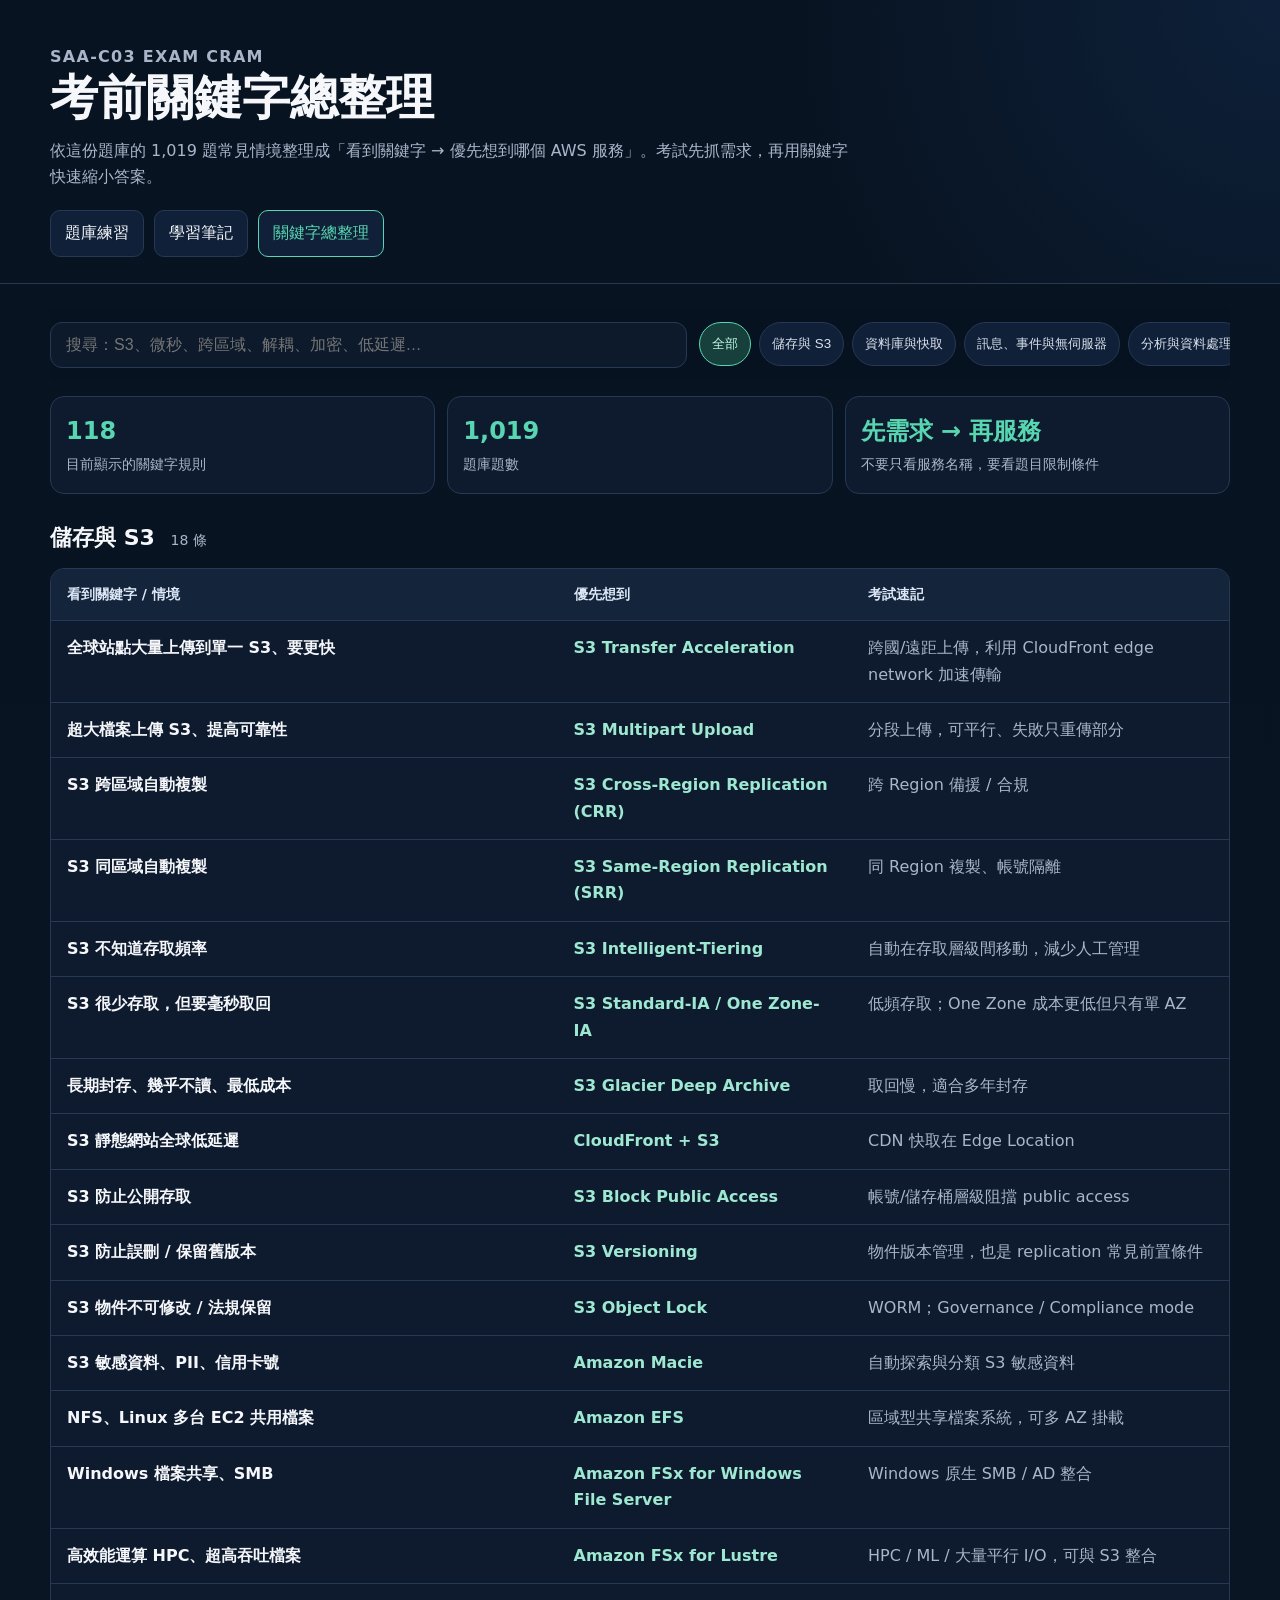
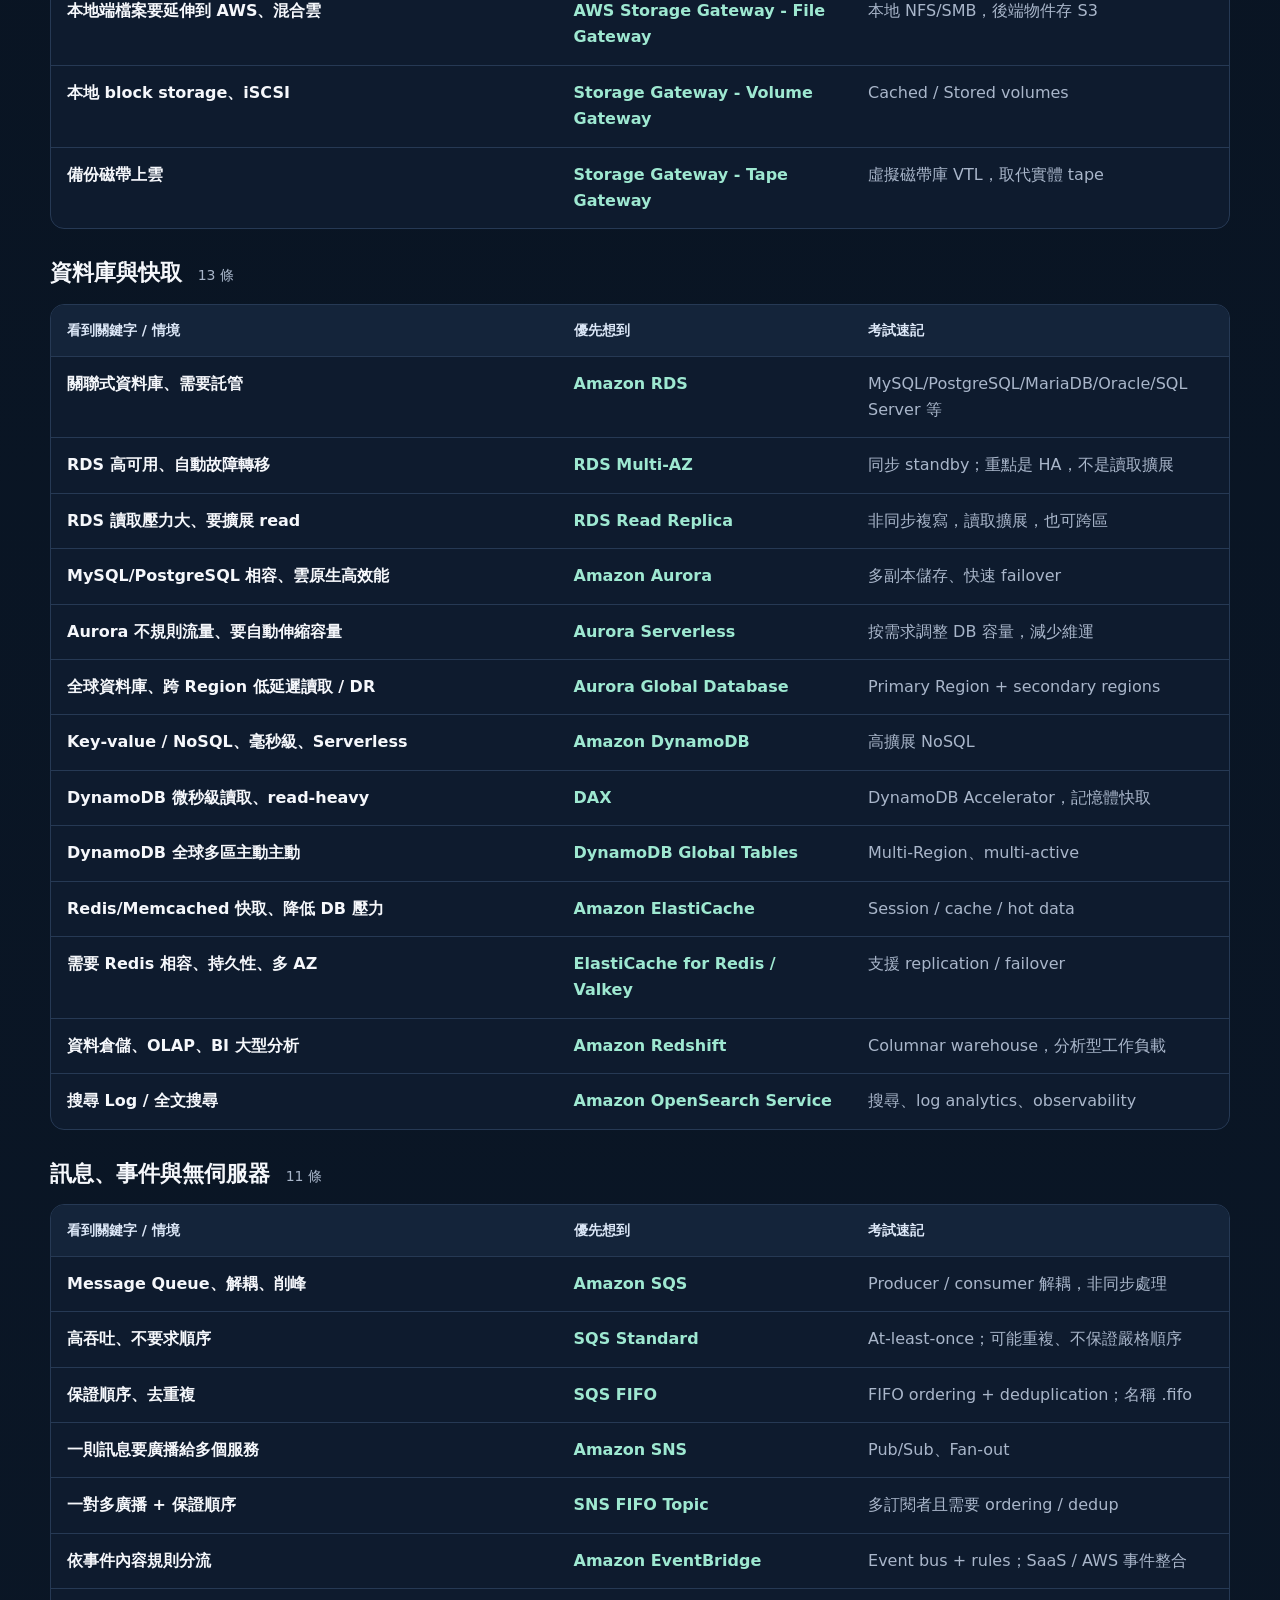
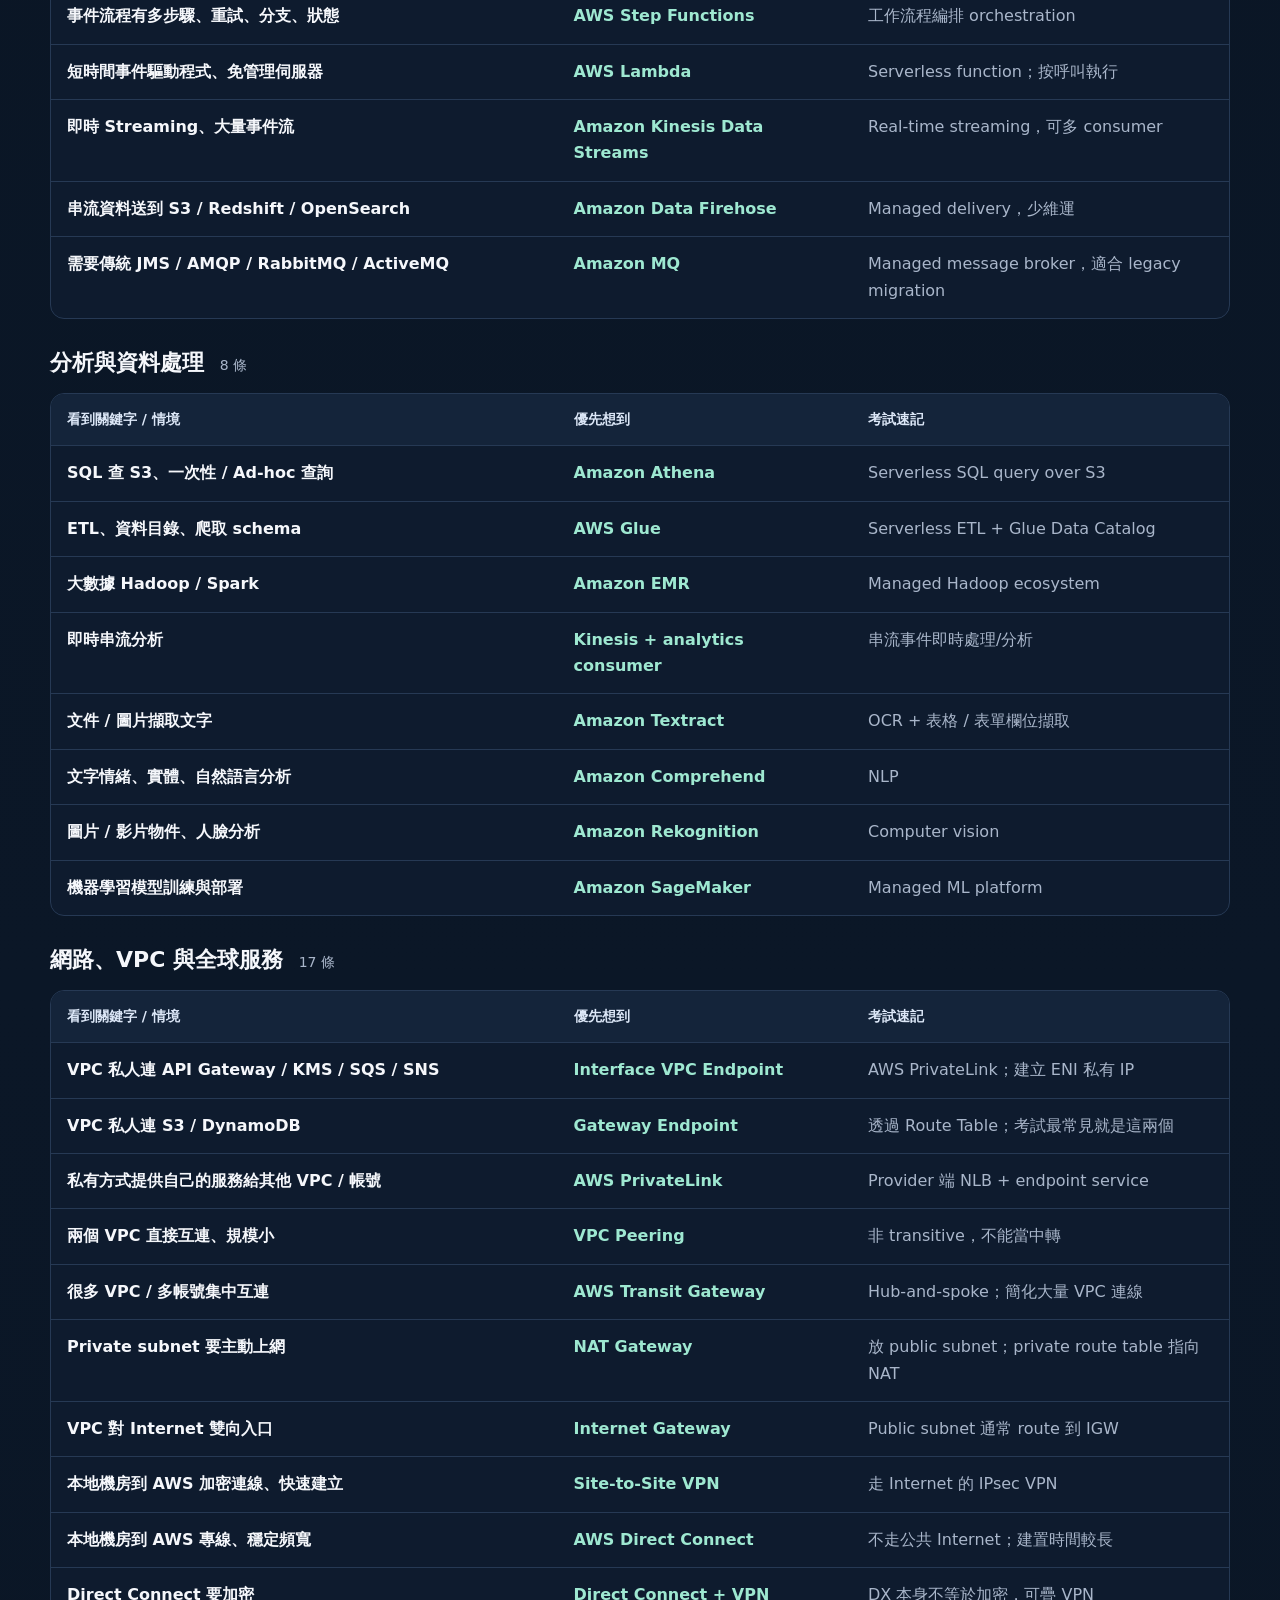
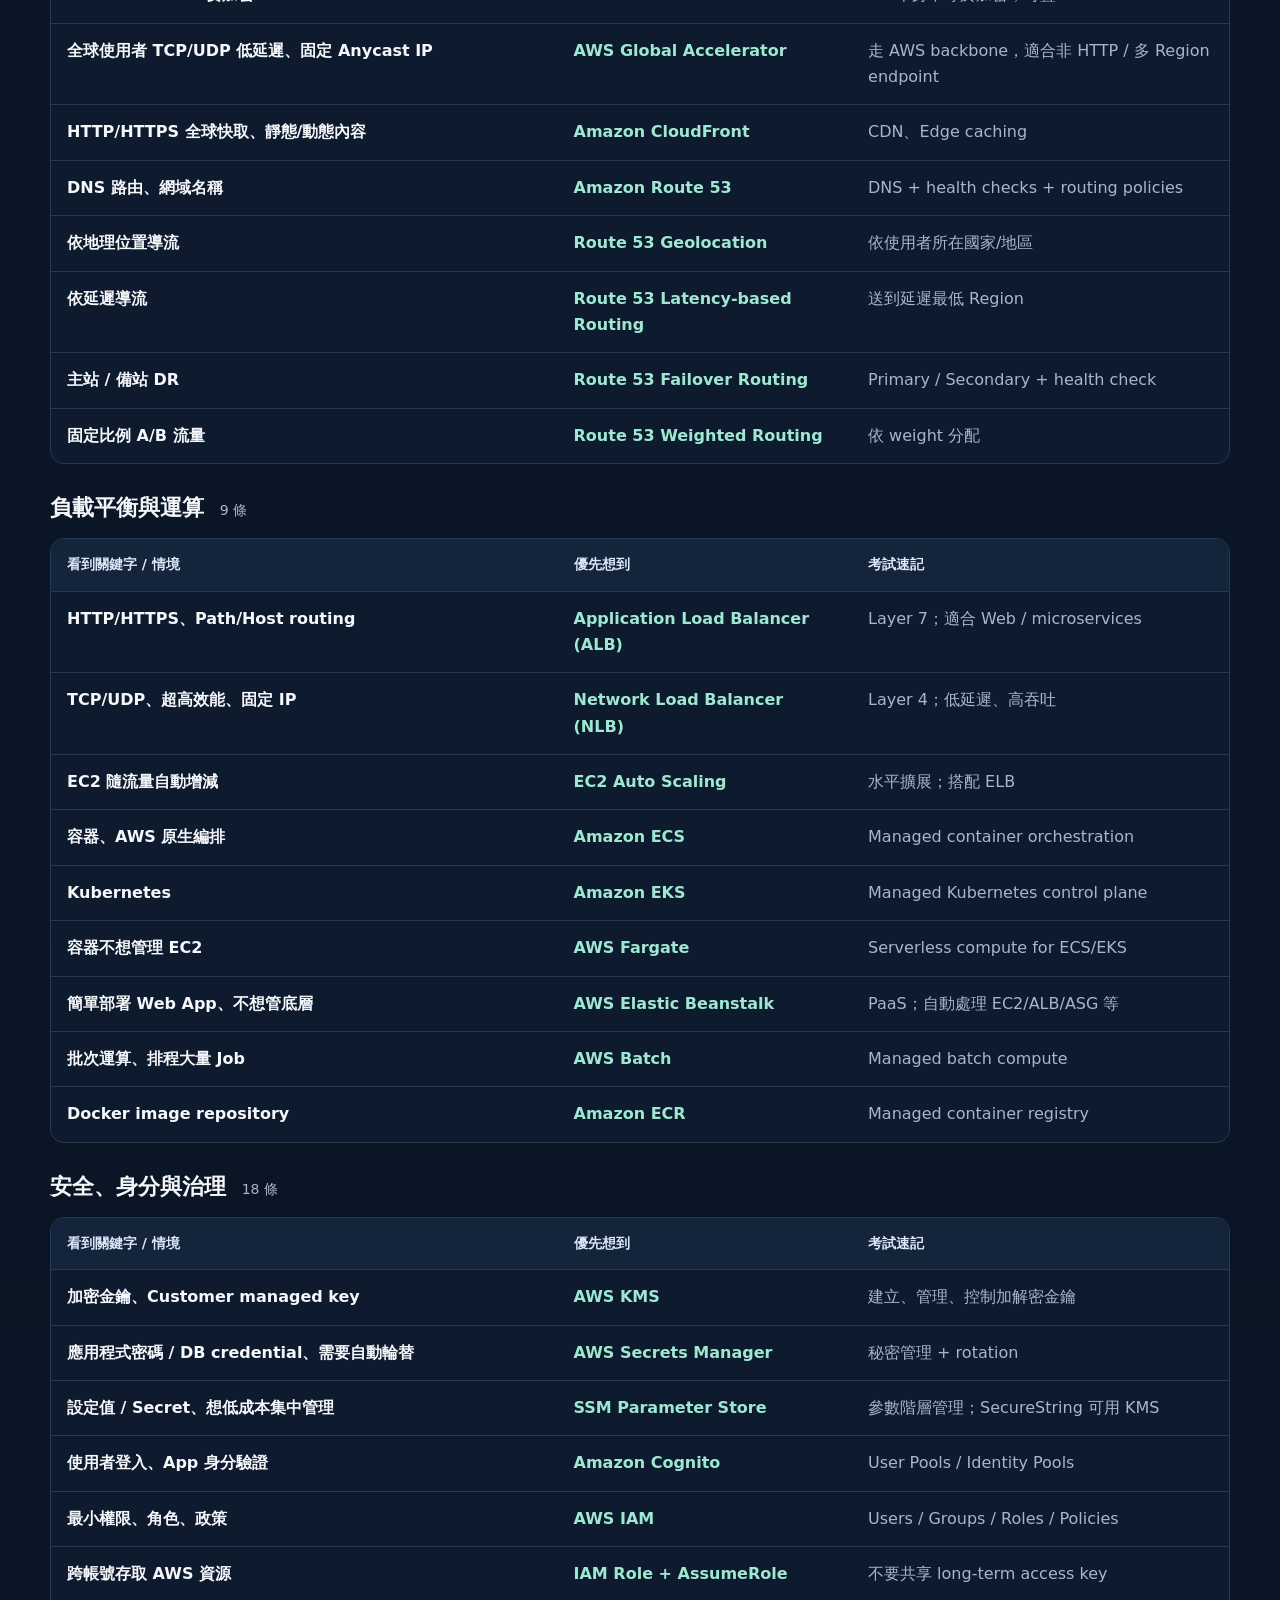
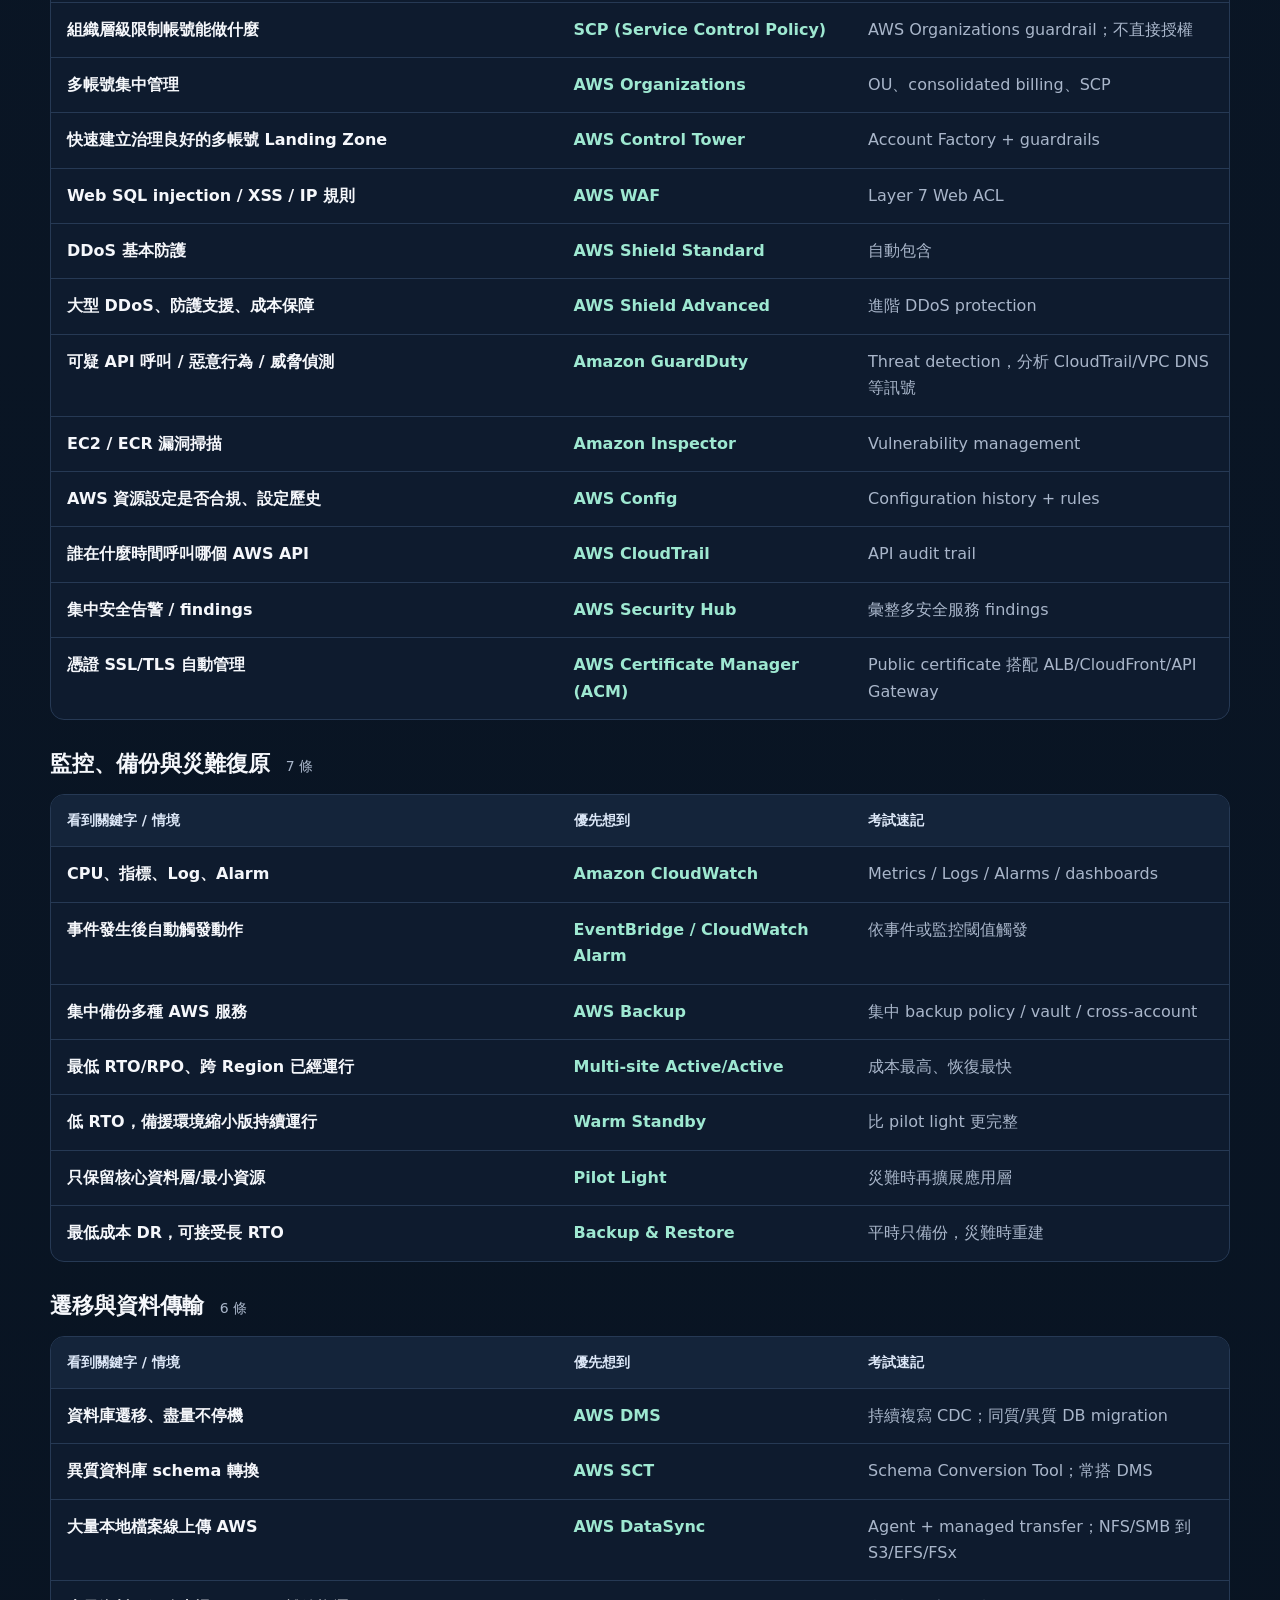
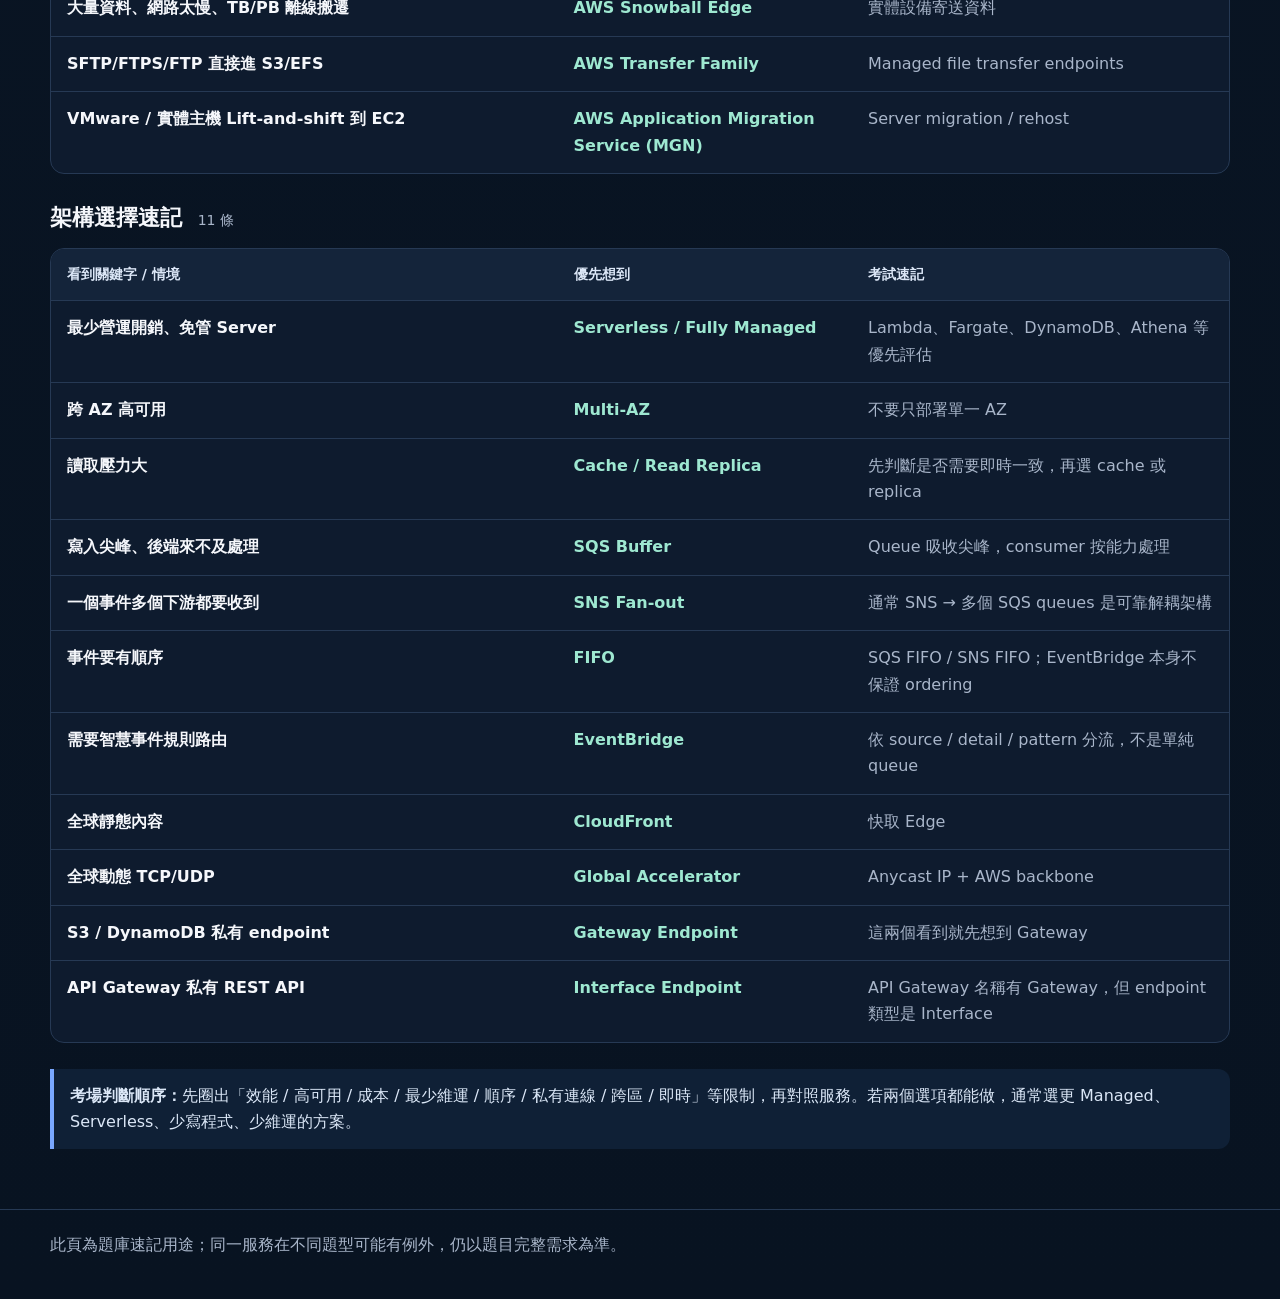
==== keywords.html @ 1c3ad701 "Add files via upload" ====
<!doctype html>
<html lang="zh-Hant">
<head>
  <meta charset="utf-8" />
  <meta name="viewport" content="width=device-width, initial-scale=1" />
  <title>AWS SAA 考前關鍵字總整理</title>
  <style>
    :root{--bg:#07111f;--panel:#0e1b2e;--panel2:#13233a;--text:#f5f7fb;--muted:#a9b6ca;--line:#263954;--accent:#58d6b1;--accent2:#79a7ff;--warn:#ffd166}
    *{box-sizing:border-box} body{margin:0;font-family:system-ui,-apple-system,"Segoe UI","Noto Sans TC",sans-serif;background:linear-gradient(180deg,#081321,#0b1727 45%,#081321);color:var(--text);line-height:1.65}
    a{color:inherit}.wrap{width:min(1180px,94vw);margin:auto}.hero{padding:44px 0 26px;border-bottom:1px solid var(--line);background:radial-gradient(circle at top right,#183b6a55,transparent 38%)}
    .eyebrow{color:var(--accent);font-weight:800;letter-spacing:.08em;margin:0 0 6px}.hero h1{font-size:clamp(30px,5vw,48px);line-height:1.15;margin:0 0 12px}.hero p{color:var(--muted);max-width:800px;margin:0}
    nav{display:flex;gap:10px;flex-wrap:wrap;margin-top:20px}.navbtn{display:inline-block;text-decoration:none;padding:9px 14px;border:1px solid var(--line);border-radius:10px;background:#102039}.navbtn.active{border-color:var(--accent);color:var(--accent)}
    main{padding:24px 0 60px}.toolbar{position:sticky;top:0;z-index:5;background:#081321ee;backdrop-filter:blur(10px);padding:14px 0 12px;margin-bottom:16px}
    .toolbar-inner{display:grid;grid-template-columns:1.2fr 1fr;gap:12px}.search{width:100%;padding:13px 15px;border-radius:12px;border:1px solid var(--line);background:#0d1a2c;color:white;font-size:16px}.chips{display:flex;gap:8px;overflow:auto;padding-bottom:2px}.chip{white-space:nowrap;border:1px solid var(--line);background:#102039;color:#d8e0ec;border-radius:999px;padding:9px 12px;cursor:pointer}.chip.active{background:#173f3b;border-color:var(--accent);color:#bff7e7}
    .summary{display:grid;grid-template-columns:repeat(3,1fr);gap:12px;margin:0 0 18px}.stat{background:var(--panel);border:1px solid var(--line);border-radius:14px;padding:15px}.stat strong{display:block;font-size:24px;color:var(--accent)}.stat span{color:var(--muted);font-size:14px}
    .section{margin:26px 0}.section h2{margin:0 0 12px;font-size:22px}.section h2 span{font-size:14px;color:var(--muted);font-weight:500;margin-left:8px}
    .table-wrap{overflow:auto;border:1px solid var(--line);border-radius:14px;background:var(--panel)}table{width:100%;border-collapse:collapse;min-width:760px}th,td{padding:14px 16px;border-bottom:1px solid var(--line);vertical-align:top}th{position:sticky;top:0;background:#14243a;text-align:left;color:#dce7f7;font-size:14px}tr:last-child td{border-bottom:0}tr:hover td{background:#12233a}
    td:nth-child(1){width:43%;font-weight:700}td:nth-child(2){width:25%;color:#9ee8d1;font-weight:800}td:nth-child(3){color:var(--muted)}
    .tag{display:inline-block;font-size:12px;padding:2px 7px;border:1px solid #3c5373;border-radius:999px;color:#b7c7dc;margin-right:6px}.gold{color:var(--warn)}
    .tip{border-left:4px solid var(--accent2);background:#0f2036;border-radius:0 12px 12px 0;padding:14px 16px;color:#dbe7f7;margin-top:18px}.hidden{display:none!important}
    footer{border-top:1px solid var(--line);padding:22px 0 40px;color:var(--muted)}
    @media(max-width:780px){.toolbar-inner{grid-template-columns:1fr}.summary{grid-template-columns:1fr 1fr}.summary .stat:last-child{grid-column:1/-1}.hero{padding-top:30px}}
  </style>
</head>
<body>
<header class="hero"><div class="wrap">
  <p class="eyebrow">SAA-C03 EXAM CRAM</p>
  <h1>考前關鍵字總整理</h1>
  <p>依這份題庫的 1,019 題常見情境整理成「看到關鍵字 → 優先想到哪個 AWS 服務」。考試先抓需求，再用關鍵字快速縮小答案。</p>
  <nav><a class="navbtn" href="index.html">題庫練習</a><a class="navbtn" href="study.html">學習筆記</a><a class="navbtn active" href="keywords.html">關鍵字總整理</a></nav>
</div></header>
<main class="wrap">
  <div class="toolbar"><div class="toolbar-inner">
    <input id="search" class="search" type="search" placeholder="搜尋：S3、微秒、跨區域、解耦、加密、低延遲…">
    <div class="chips" id="chips"></div>
  </div></div>
  <div class="summary"><div class="stat"><strong id="visibleCount">0</strong><span>目前顯示的關鍵字規則</span></div><div class="stat"><strong>1,019</strong><span>題庫題數</span></div><div class="stat"><strong>先需求 → 再服務</strong><span>不要只看服務名稱，要看題目限制條件</span></div></div>
  <div id="sections"></div>
  <div class="tip"><b>考場判斷順序：</b>先圈出「效能 / 高可用 / 成本 / 最少維運 / 順序 / 私有連線 / 跨區 / 即時」等限制，再對照服務。若兩個選項都能做，通常選更 Managed、Serverless、少寫程式、少維運的方案。</div>
</main>
<footer><div class="wrap">此頁為題庫速記用途；同一服務在不同題型可能有例外，仍以題目完整需求為準。</div></footer>
<script>
const groups = [
{cat:'儲存與 S3',rows:[
['全球站點大量上傳到單一 S3、要更快','S3 Transfer Acceleration','跨國/遠距上傳，利用 CloudFront edge network 加速傳輸'],
['超大檔案上傳 S3、提高可靠性','S3 Multipart Upload','分段上傳，可平行、失敗只重傳部分'],
['S3 跨區域自動複製','S3 Cross-Region Replication (CRR)','跨 Region 備援 / 合規'],
['S3 同區域自動複製','S3 Same-Region Replication (SRR)','同 Region 複製、帳號隔離'],
['S3 不知道存取頻率','S3 Intelligent-Tiering','自動在存取層級間移動，減少人工管理'],
['S3 很少存取，但要毫秒取回','S3 Standard-IA / One Zone-IA','低頻存取；One Zone 成本更低但只有單 AZ'],
['長期封存、幾乎不讀、最低成本','S3 Glacier Deep Archive','取回慢，適合多年封存'],
['S3 靜態網站全球低延遲','CloudFront + S3','CDN 快取在 Edge Location'],
['S3 防止公開存取','S3 Block Public Access','帳號/儲存桶層級阻擋 public access'],
['S3 防止誤刪 / 保留舊版本','S3 Versioning','物件版本管理，也是 replication 常見前置條件'],
['S3 物件不可修改 / 法規保留','S3 Object Lock','WORM；Governance / Compliance mode'],
['S3 敏感資料、PII、信用卡號','Amazon Macie','自動探索與分類 S3 敏感資料'],
['NFS、Linux 多台 EC2 共用檔案','Amazon EFS','區域型共享檔案系統，可多 AZ 掛載'],
['Windows 檔案共享、SMB','Amazon FSx for Windows File Server','Windows 原生 SMB / AD 整合'],
['高效能運算 HPC、超高吞吐檔案','Amazon FSx for Lustre','HPC / ML / 大量平行 I/O，可與 S3 整合'],
['本地端檔案要延伸到 AWS、混合雲','AWS Storage Gateway - File Gateway','本地 NFS/SMB，後端物件存 S3'],
['本地 block storage、iSCSI','Storage Gateway - Volume Gateway','Cached / Stored volumes'],
['備份磁帶上雲','Storage Gateway - Tape Gateway','虛擬磁帶庫 VTL，取代實體 tape']
]},
{cat:'資料庫與快取',rows:[
['關聯式資料庫、需要託管','Amazon RDS','MySQL/PostgreSQL/MariaDB/Oracle/SQL Server 等'],
['RDS 高可用、自動故障轉移','RDS Multi-AZ','同步 standby；重點是 HA，不是讀取擴展'],
['RDS 讀取壓力大、要擴展 read','RDS Read Replica','非同步複寫，讀取擴展，也可跨區'],
['MySQL/PostgreSQL 相容、雲原生高效能','Amazon Aurora','多副本儲存、快速 failover'],
['Aurora 不規則流量、要自動伸縮容量','Aurora Serverless','按需求調整 DB 容量，減少維運'],
['全球資料庫、跨 Region 低延遲讀取 / DR','Aurora Global Database','Primary Region + secondary regions'],
['Key-value / NoSQL、毫秒級、Serverless','Amazon DynamoDB','高擴展 NoSQL'],
['DynamoDB 微秒級讀取、read-heavy','DAX','DynamoDB Accelerator，記憶體快取'],
['DynamoDB 全球多區主動主動','DynamoDB Global Tables','Multi-Region、multi-active'],
['Redis/Memcached 快取、降低 DB 壓力','Amazon ElastiCache','Session / cache / hot data'],
['需要 Redis 相容、持久性、多 AZ','ElastiCache for Redis / Valkey','支援 replication / failover'],
['資料倉儲、OLAP、BI 大型分析','Amazon Redshift','Columnar warehouse，分析型工作負載'],
['搜尋 Log / 全文搜尋','Amazon OpenSearch Service','搜尋、log analytics、observability']
]},
{cat:'訊息、事件與無伺服器',rows:[
['Message Queue、解耦、削峰','Amazon SQS','Producer / consumer 解耦，非同步處理'],
['高吞吐、不要求順序','SQS Standard','At-least-once；可能重複、不保證嚴格順序'],
['保證順序、去重複','SQS FIFO','FIFO ordering + deduplication；名稱 .fifo'],
['一則訊息要廣播給多個服務','Amazon SNS','Pub/Sub、Fan-out'],
['一對多廣播 + 保證順序','SNS FIFO Topic','多訂閱者且需要 ordering / dedup'],
['依事件內容規則分流','Amazon EventBridge','Event bus + rules；SaaS / AWS 事件整合'],
['事件流程有多步驟、重試、分支、狀態','AWS Step Functions','工作流程編排 orchestration'],
['短時間事件驅動程式、免管理伺服器','AWS Lambda','Serverless function；按呼叫執行'],
['即時 Streaming、大量事件流','Amazon Kinesis Data Streams','Real-time streaming，可多 consumer'],
['串流資料送到 S3 / Redshift / OpenSearch','Amazon Data Firehose','Managed delivery，少維運'],
['需要傳統 JMS / AMQP / RabbitMQ / ActiveMQ','Amazon MQ','Managed message broker，適合 legacy migration']
]},
{cat:'分析與資料處理',rows:[
['SQL 查 S3、一次性 / Ad-hoc 查詢','Amazon Athena','Serverless SQL query over S3'],
['ETL、資料目錄、爬取 schema','AWS Glue','Serverless ETL + Glue Data Catalog'],
['大數據 Hadoop / Spark','Amazon EMR','Managed Hadoop ecosystem'],
['即時串流分析','Kinesis + analytics consumer','串流事件即時處理/分析'],
['文件 / 圖片擷取文字','Amazon Textract','OCR + 表格 / 表單欄位擷取'],
['文字情緒、實體、自然語言分析','Amazon Comprehend','NLP'],
['圖片 / 影片物件、人臉分析','Amazon Rekognition','Computer vision'],
['機器學習模型訓練與部署','Amazon SageMaker','Managed ML platform']
]},
{cat:'網路、VPC 與全球服務',rows:[
['VPC 私人連 API Gateway / KMS / SQS / SNS','Interface VPC Endpoint','AWS PrivateLink；建立 ENI 私有 IP'],
['VPC 私人連 S3 / DynamoDB','Gateway Endpoint','透過 Route Table；考試最常見就是這兩個'],
['私有方式提供自己的服務給其他 VPC / 帳號','AWS PrivateLink','Provider 端 NLB + endpoint service'],
['兩個 VPC 直接互連、規模小','VPC Peering','非 transitive，不能當中轉'],
['很多 VPC / 多帳號集中互連','AWS Transit Gateway','Hub-and-spoke；簡化大量 VPC 連線'],
['Private subnet 要主動上網','NAT Gateway','放 public subnet；private route table 指向 NAT'],
['VPC 對 Internet 雙向入口','Internet Gateway','Public subnet 通常 route 到 IGW'],
['本地機房到 AWS 加密連線、快速建立','Site-to-Site VPN','走 Internet 的 IPsec VPN'],
['本地機房到 AWS 專線、穩定頻寬','AWS Direct Connect','不走公共 Internet；建置時間較長'],
['Direct Connect 要加密','Direct Connect + VPN','DX 本身不等於加密，可疊 VPN'],
['全球使用者 TCP/UDP 低延遲、固定 Anycast IP','AWS Global Accelerator','走 AWS backbone，適合非 HTTP / 多 Region endpoint'],
['HTTP/HTTPS 全球快取、靜態/動態內容','Amazon CloudFront','CDN、Edge caching'],
['DNS 路由、網域名稱','Amazon Route 53','DNS + health checks + routing policies'],
['依地理位置導流','Route 53 Geolocation','依使用者所在國家/地區'],
['依延遲導流','Route 53 Latency-based Routing','送到延遲最低 Region'],
['主站 / 備站 DR','Route 53 Failover Routing','Primary / Secondary + health check'],
['固定比例 A/B 流量','Route 53 Weighted Routing','依 weight 分配']
]},
{cat:'負載平衡與運算',rows:[
['HTTP/HTTPS、Path/Host routing','Application Load Balancer (ALB)','Layer 7；適合 Web / microservices'],
['TCP/UDP、超高效能、固定 IP','Network Load Balancer (NLB)','Layer 4；低延遲、高吞吐'],
['EC2 隨流量自動增減','EC2 Auto Scaling','水平擴展；搭配 ELB'],
['容器、AWS 原生編排','Amazon ECS','Managed container orchestration'],
['Kubernetes','Amazon EKS','Managed Kubernetes control plane'],
['容器不想管理 EC2','AWS Fargate','Serverless compute for ECS/EKS'],
['簡單部署 Web App、不想管底層','AWS Elastic Beanstalk','PaaS；自動處理 EC2/ALB/ASG 等'],
['批次運算、排程大量 Job','AWS Batch','Managed batch compute'],
['Docker image repository','Amazon ECR','Managed container registry']
]},
{cat:'安全、身分與治理',rows:[
['加密金鑰、Customer managed key','AWS KMS','建立、管理、控制加解密金鑰'],
['應用程式密碼 / DB credential、需要自動輪替','AWS Secrets Manager','秘密管理 + rotation'],
['設定值 / Secret、想低成本集中管理','SSM Parameter Store','參數階層管理；SecureString 可用 KMS'],
['使用者登入、App 身分驗證','Amazon Cognito','User Pools / Identity Pools'],
['最小權限、角色、政策','AWS IAM','Users / Groups / Roles / Policies'],
['跨帳號存取 AWS 資源','IAM Role + AssumeRole','不要共享 long-term access key'],
['組織層級限制帳號能做什麼','SCP (Service Control Policy)','AWS Organizations guardrail；不直接授權'],
['多帳號集中管理','AWS Organizations','OU、consolidated billing、SCP'],
['快速建立治理良好的多帳號 Landing Zone','AWS Control Tower','Account Factory + guardrails'],
['Web SQL injection / XSS / IP 規則','AWS WAF','Layer 7 Web ACL'],
['DDoS 基本防護','AWS Shield Standard','自動包含'],
['大型 DDoS、防護支援、成本保障','AWS Shield Advanced','進階 DDoS protection'],
['可疑 API 呼叫 / 惡意行為 / 威脅偵測','Amazon GuardDuty','Threat detection，分析 CloudTrail/VPC DNS 等訊號'],
['EC2 / ECR 漏洞掃描','Amazon Inspector','Vulnerability management'],
['AWS 資源設定是否合規、設定歷史','AWS Config','Configuration history + rules'],
['誰在什麼時間呼叫哪個 AWS API','AWS CloudTrail','API audit trail'],
['集中安全告警 / findings','AWS Security Hub','彙整多安全服務 findings'],
['憑證 SSL/TLS 自動管理','AWS Certificate Manager (ACM)','Public certificate 搭配 ALB/CloudFront/API Gateway']
]},
{cat:'監控、備份與災難復原',rows:[
['CPU、指標、Log、Alarm','Amazon CloudWatch','Metrics / Logs / Alarms / dashboards'],
['事件發生後自動觸發動作','EventBridge / CloudWatch Alarm','依事件或監控閾值觸發'],
['集中備份多種 AWS 服務','AWS Backup','集中 backup policy / vault / cross-account'],
['最低 RTO/RPO、跨 Region 已經運行','Multi-site Active/Active','成本最高、恢復最快'],
['低 RTO，備援環境縮小版持續運行','Warm Standby','比 pilot light 更完整'],
['只保留核心資料層/最小資源','Pilot Light','災難時再擴展應用層'],
['最低成本 DR，可接受長 RTO','Backup & Restore','平時只備份，災難時重建']
]},
{cat:'遷移與資料傳輸',rows:[
['資料庫遷移、盡量不停機','AWS DMS','持續複寫 CDC；同質/異質 DB migration'],
['異質資料庫 schema 轉換','AWS SCT','Schema Conversion Tool；常搭 DMS'],
['大量本地檔案線上傳 AWS','AWS DataSync','Agent + managed transfer；NFS/SMB 到 S3/EFS/FSx'],
['大量資料、網路太慢、TB/PB 離線搬遷','AWS Snowball Edge','實體設備寄送資料'],
['SFTP/FTPS/FTP 直接進 S3/EFS','AWS Transfer Family','Managed file transfer endpoints'],
['VMware / 實體主機 Lift-and-shift 到 EC2','AWS Application Migration Service (MGN)','Server migration / rehost']
]},
{cat:'架構選擇速記',rows:[
['最少營運開銷、免管 Server','Serverless / Fully Managed','Lambda、Fargate、DynamoDB、Athena 等優先評估'],
['跨 AZ 高可用','Multi-AZ','不要只部署單一 AZ'],
['讀取壓力大','Cache / Read Replica','先判斷是否需要即時一致，再選 cache 或 replica'],
['寫入尖峰、後端來不及處理','SQS Buffer','Queue 吸收尖峰，consumer 按能力處理'],
['一個事件多個下游都要收到','SNS Fan-out','通常 SNS → 多個 SQS queues 是可靠解耦架構'],
['事件要有順序','FIFO','SQS FIFO / SNS FIFO；EventBridge 本身不保證 ordering'],
['需要智慧事件規則路由','EventBridge','依 source / detail / pattern 分流，不是單純 queue'],
['全球靜態內容','CloudFront','快取 Edge'],
['全球動態 TCP/UDP','Global Accelerator','Anycast IP + AWS backbone'],
['S3 / DynamoDB 私有 endpoint','Gateway Endpoint','這兩個看到就先想到 Gateway'],
['API Gateway 私有 REST API','Interface Endpoint','API Gateway 名稱有 Gateway，但 endpoint 類型是 Interface']
]}
];

const sections=document.getElementById('sections'), chips=document.getElementById('chips'), search=document.getElementById('search'), visibleCount=document.getElementById('visibleCount');
let active='全部';
function esc(s){return String(s).replace(/[&<>"']/g,m=>({'&':'&amp;','<':'&lt;','>':'&gt;','"':'&quot;',"'":'&#39;'}[m]))}
function renderChips(){['全部',...groups.map(g=>g.cat)].forEach(c=>{const b=document.createElement('button');b.className='chip'+(c===active?' active':'');b.textContent=c;b.onclick=()=>{active=c;renderChips();render()};chips.appendChild(b)});}
function renderChips(){chips.innerHTML='';['全部',...groups.map(g=>g.cat)].forEach(c=>{const b=document.createElement('button');b.className='chip'+(c===active?' active':'');b.textContent=c;b.onclick=()=>{active=c;renderChips();render()};chips.appendChild(b)});}
function render(){const q=search.value.trim().toLowerCase();sections.innerHTML='';let count=0;groups.forEach(g=>{if(active!=='全部'&&g.cat!==active)return;const rows=g.rows.filter(r=>!q||r.join(' ').toLowerCase().includes(q));if(!rows.length)return;count+=rows.length;const sec=document.createElement('section');sec.className='section';sec.innerHTML=`<h2>${esc(g.cat)} <span>${rows.length} 條</span></h2><div class="table-wrap"><table><thead><tr><th>看到關鍵字 / 情境</th><th>優先想到</th><th>考試速記</th></tr></thead><tbody>${rows.map(r=>`<tr><td>${esc(r[0])}</td><td>${esc(r[1])}</td><td>${esc(r[2])}</td></tr>`).join('')}</tbody></table></div>`;sections.appendChild(sec)});visibleCount.textContent=count;}
search.addEventListener('input',render);renderChips();render();
</script>
</body></html>
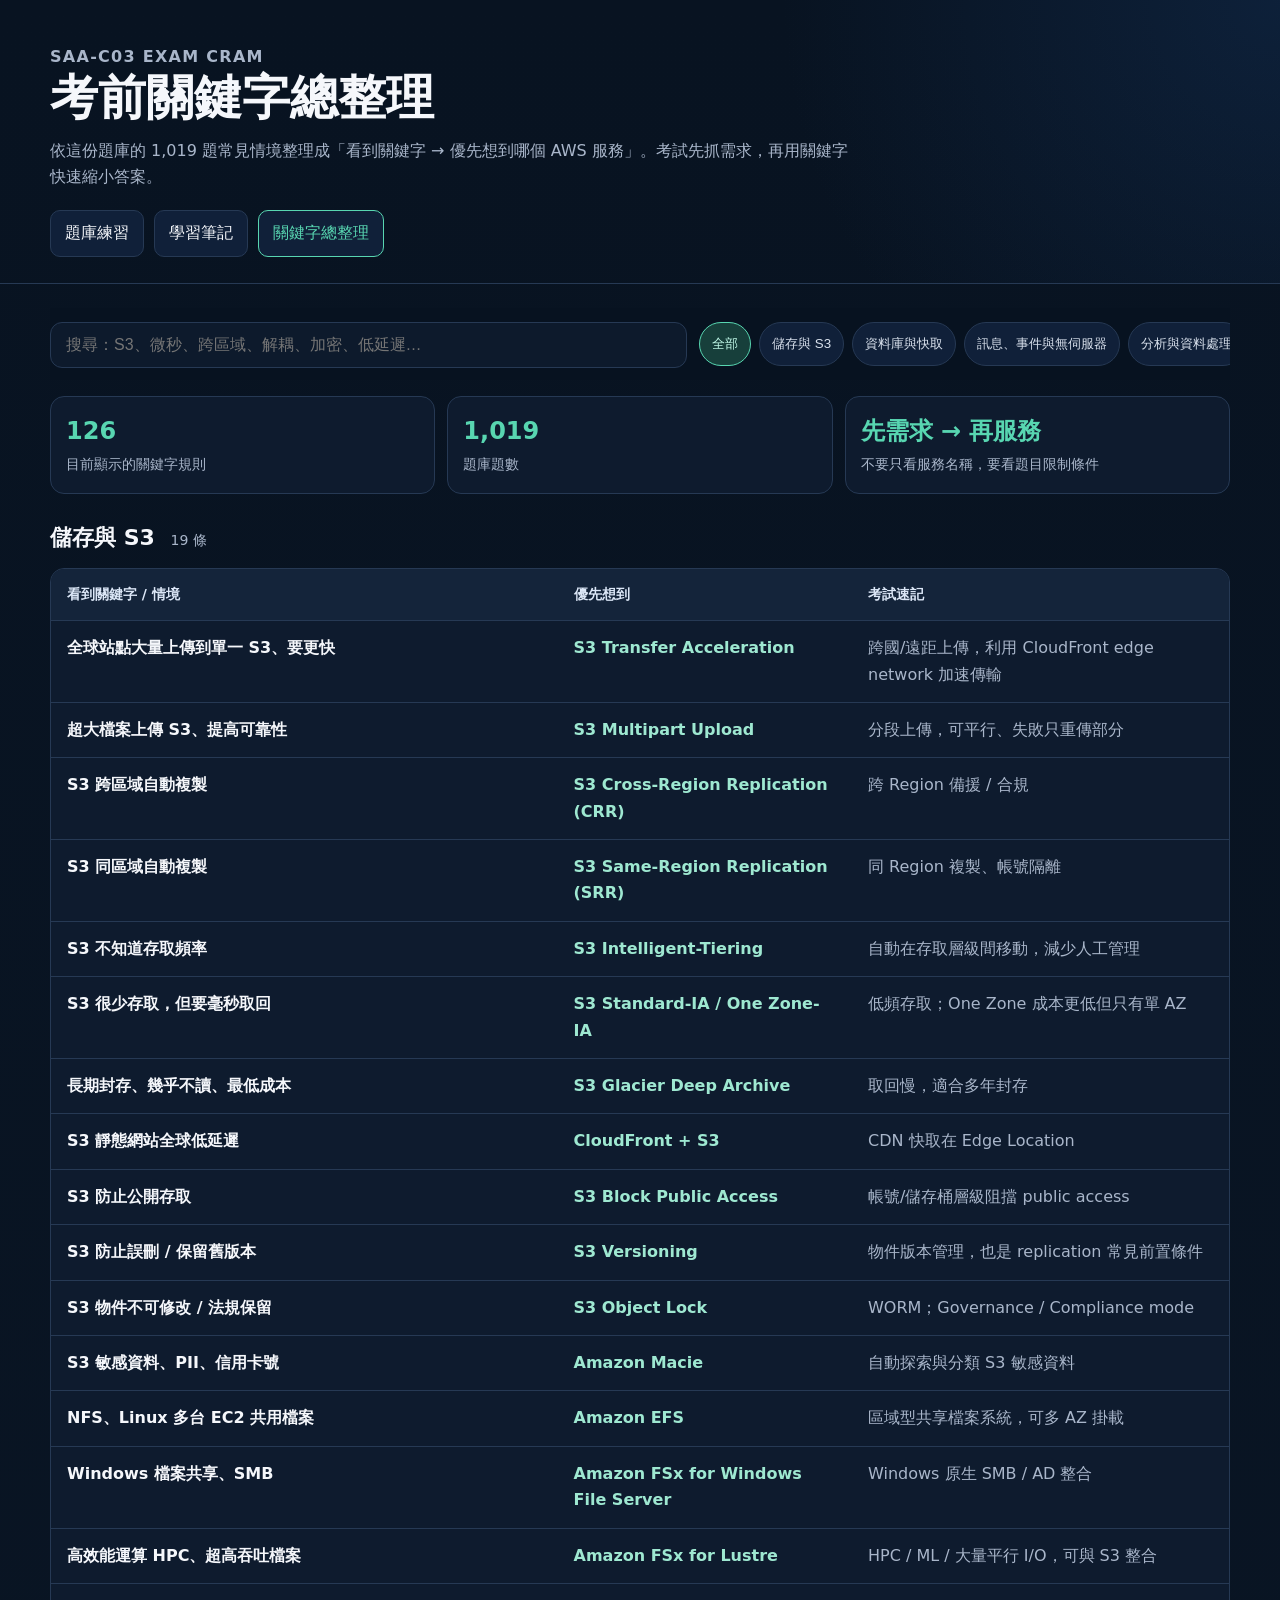
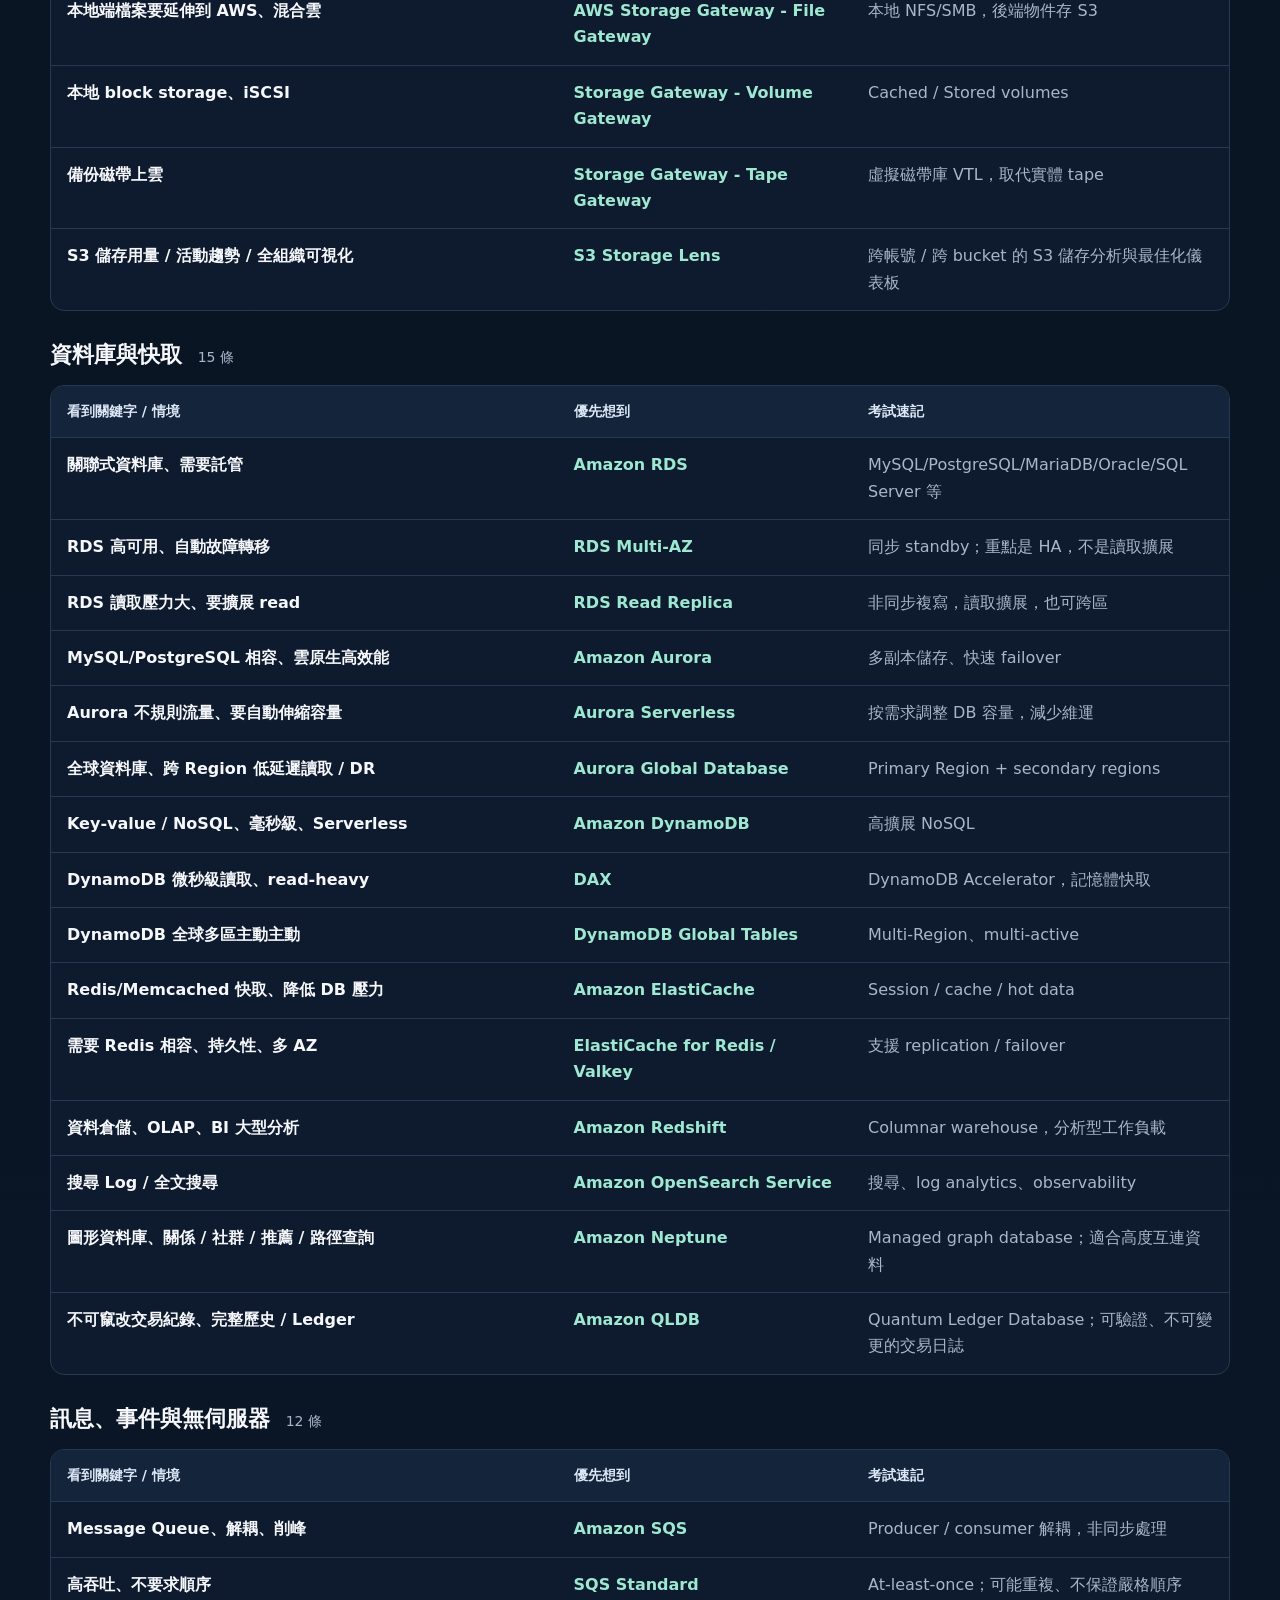
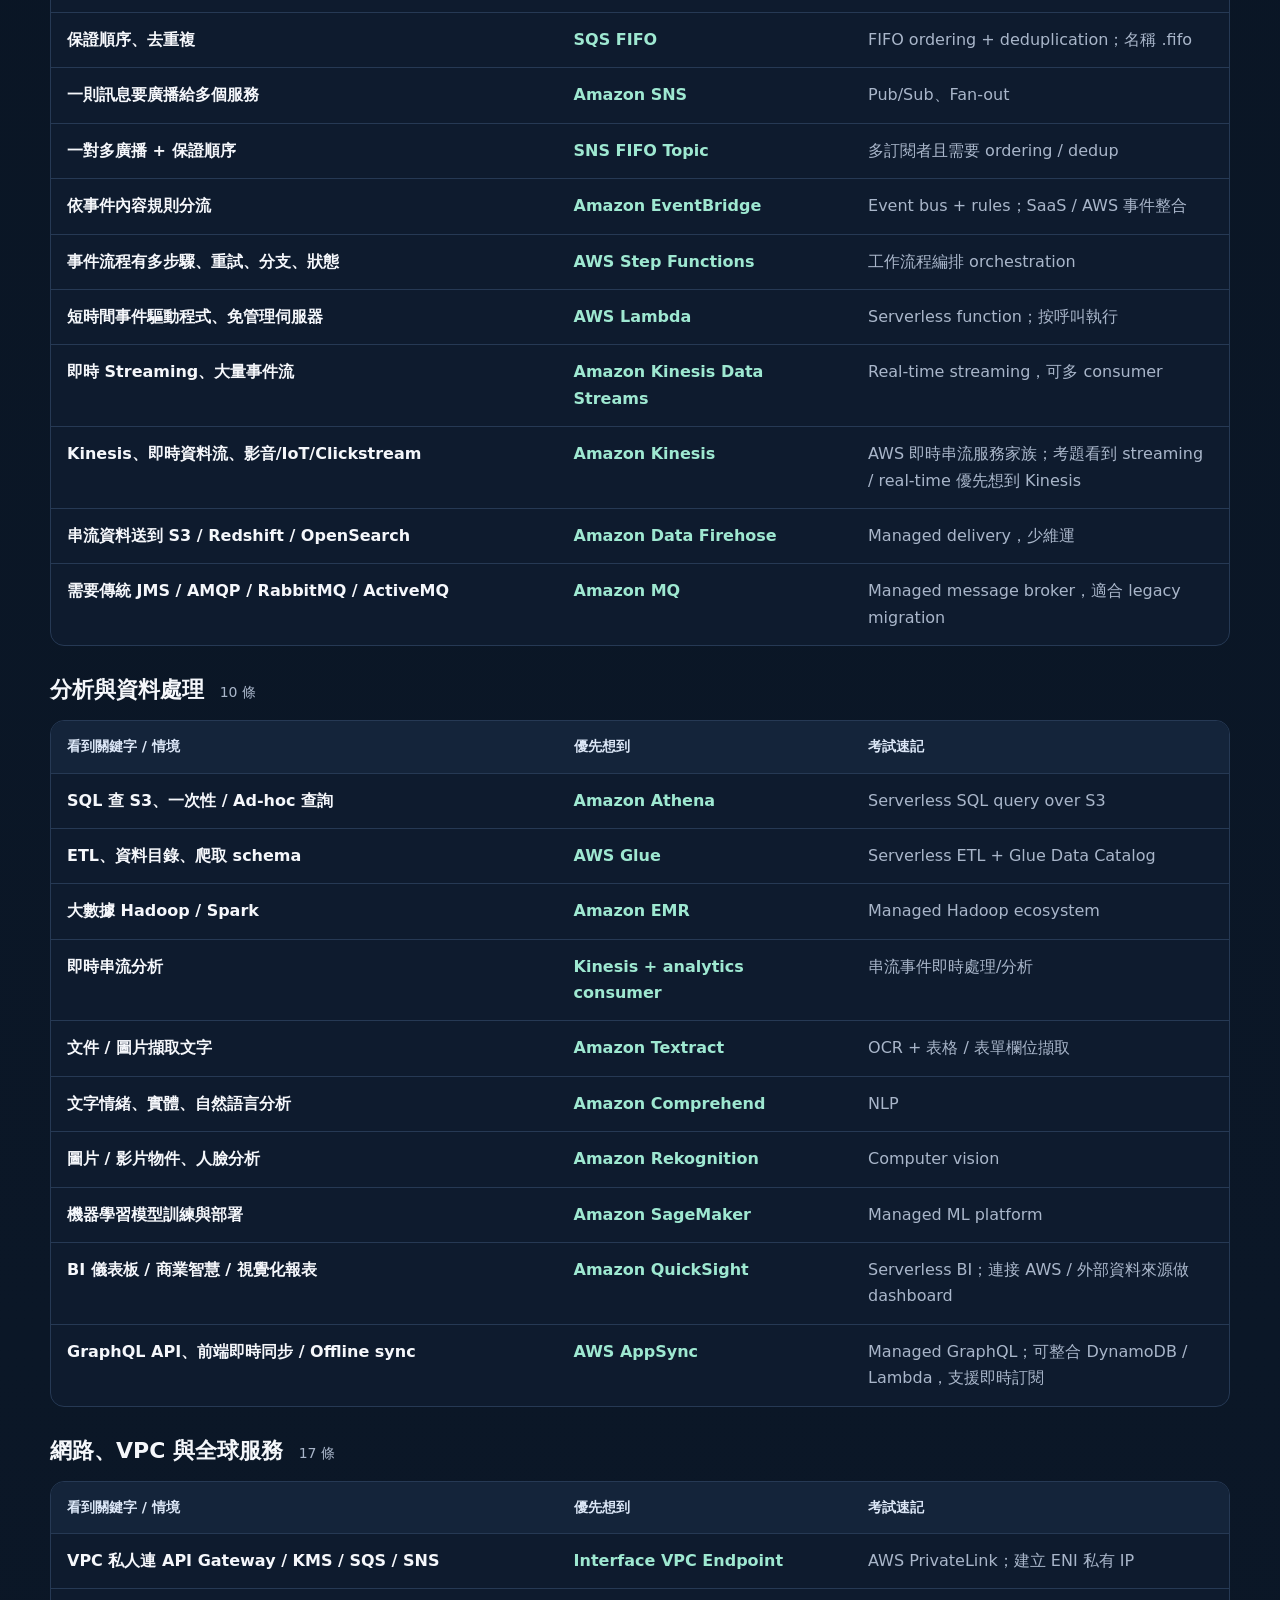
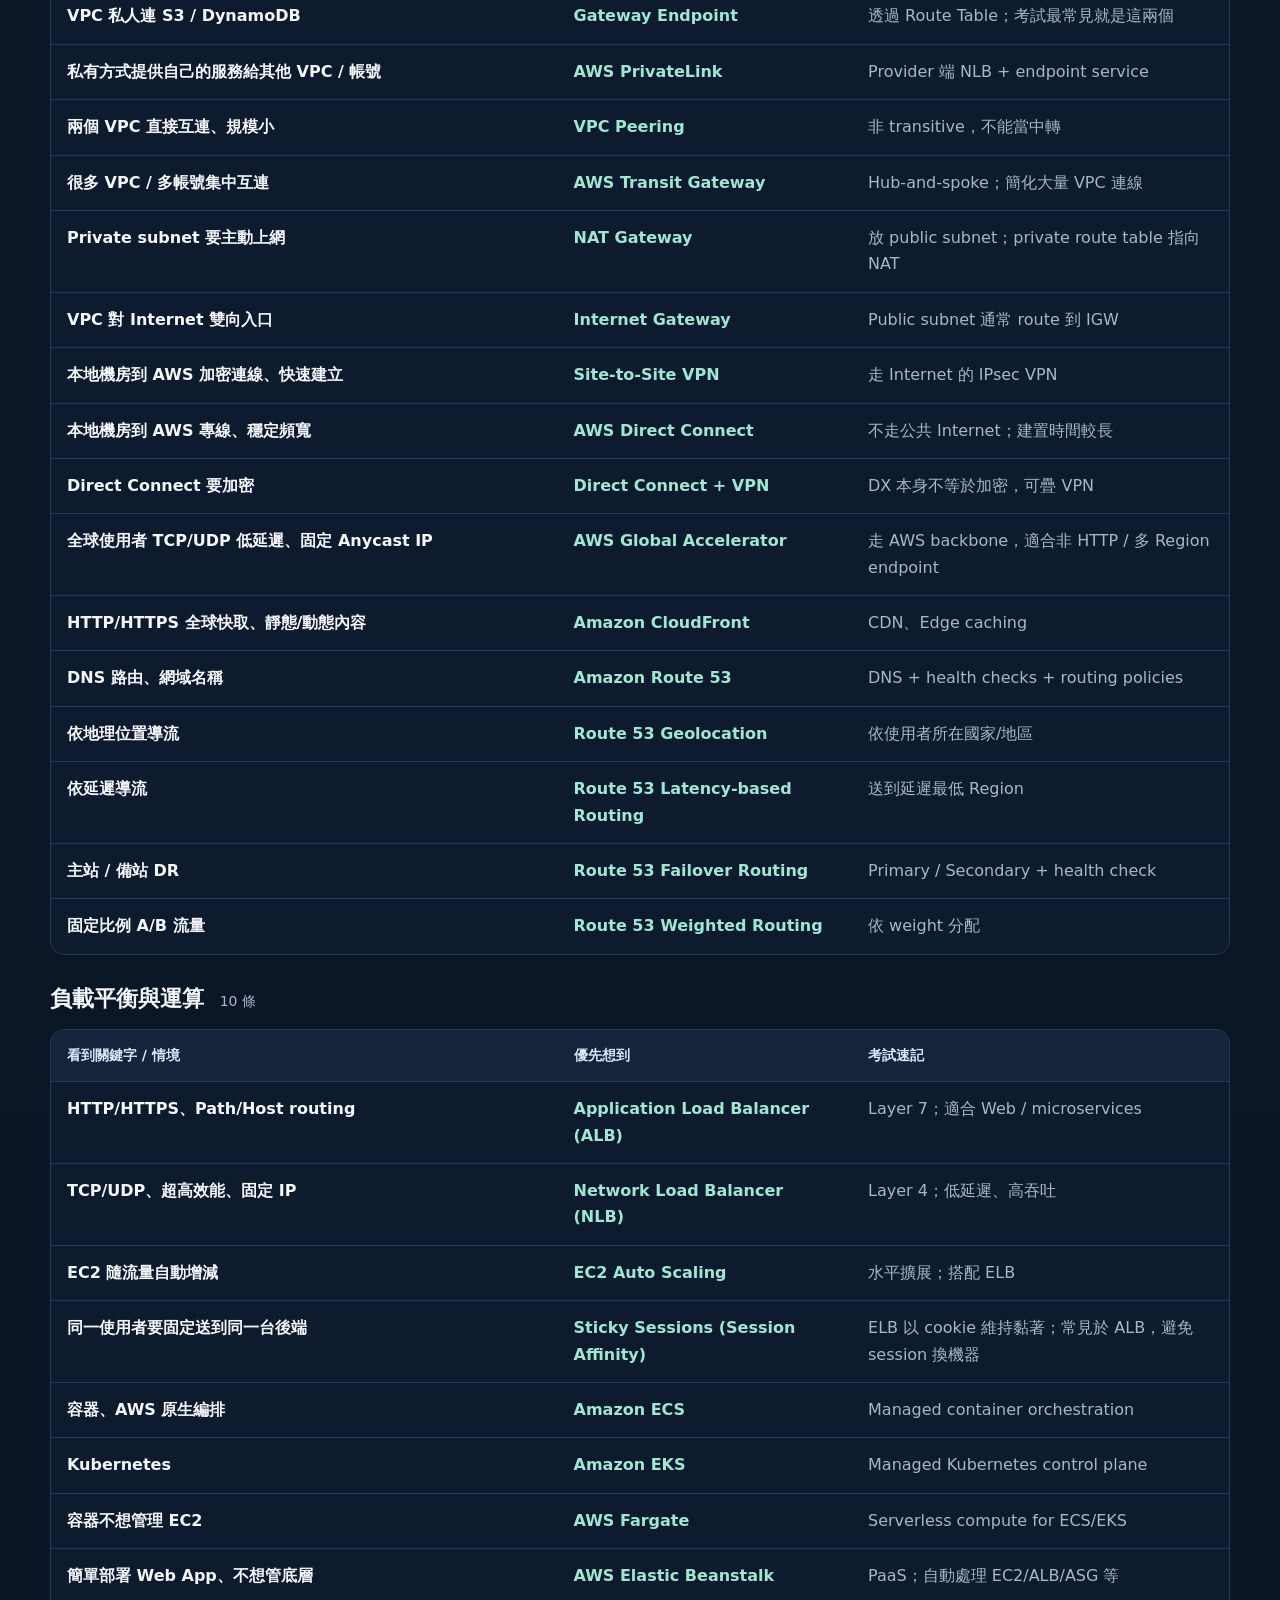
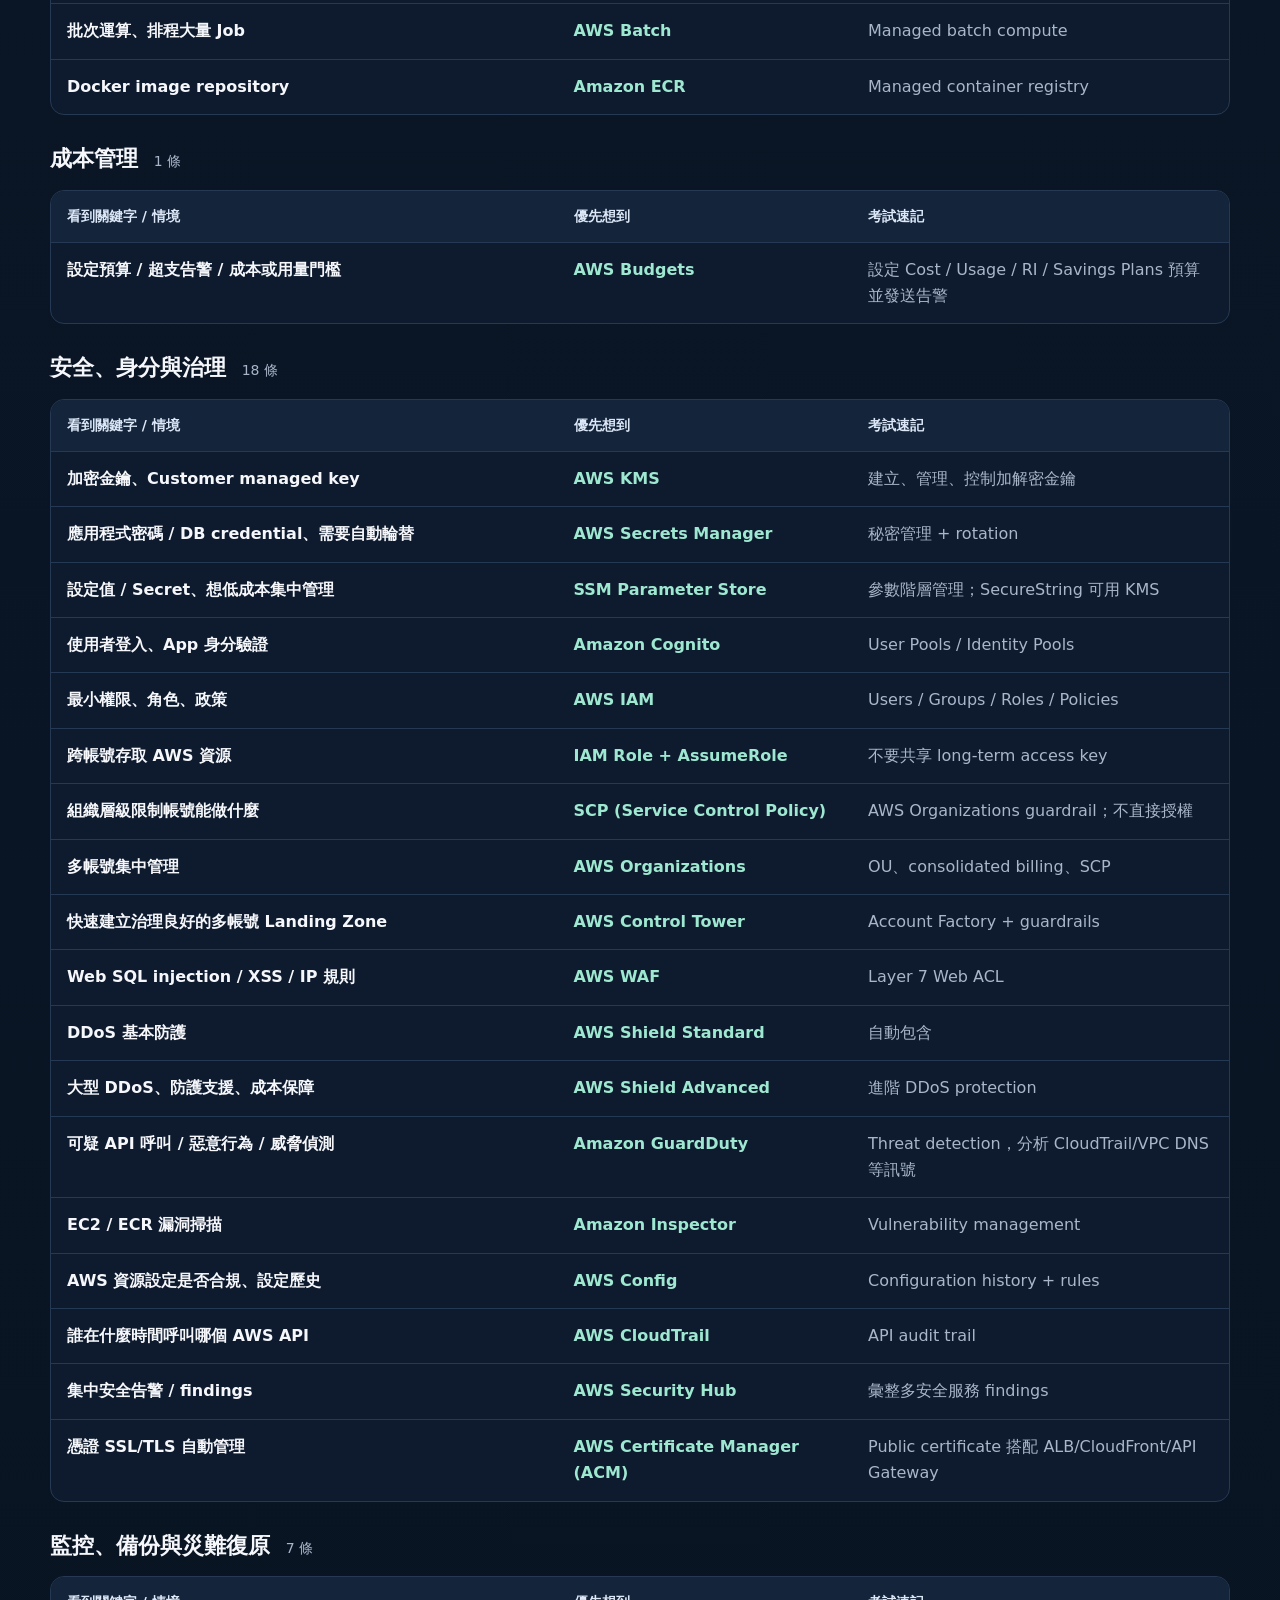
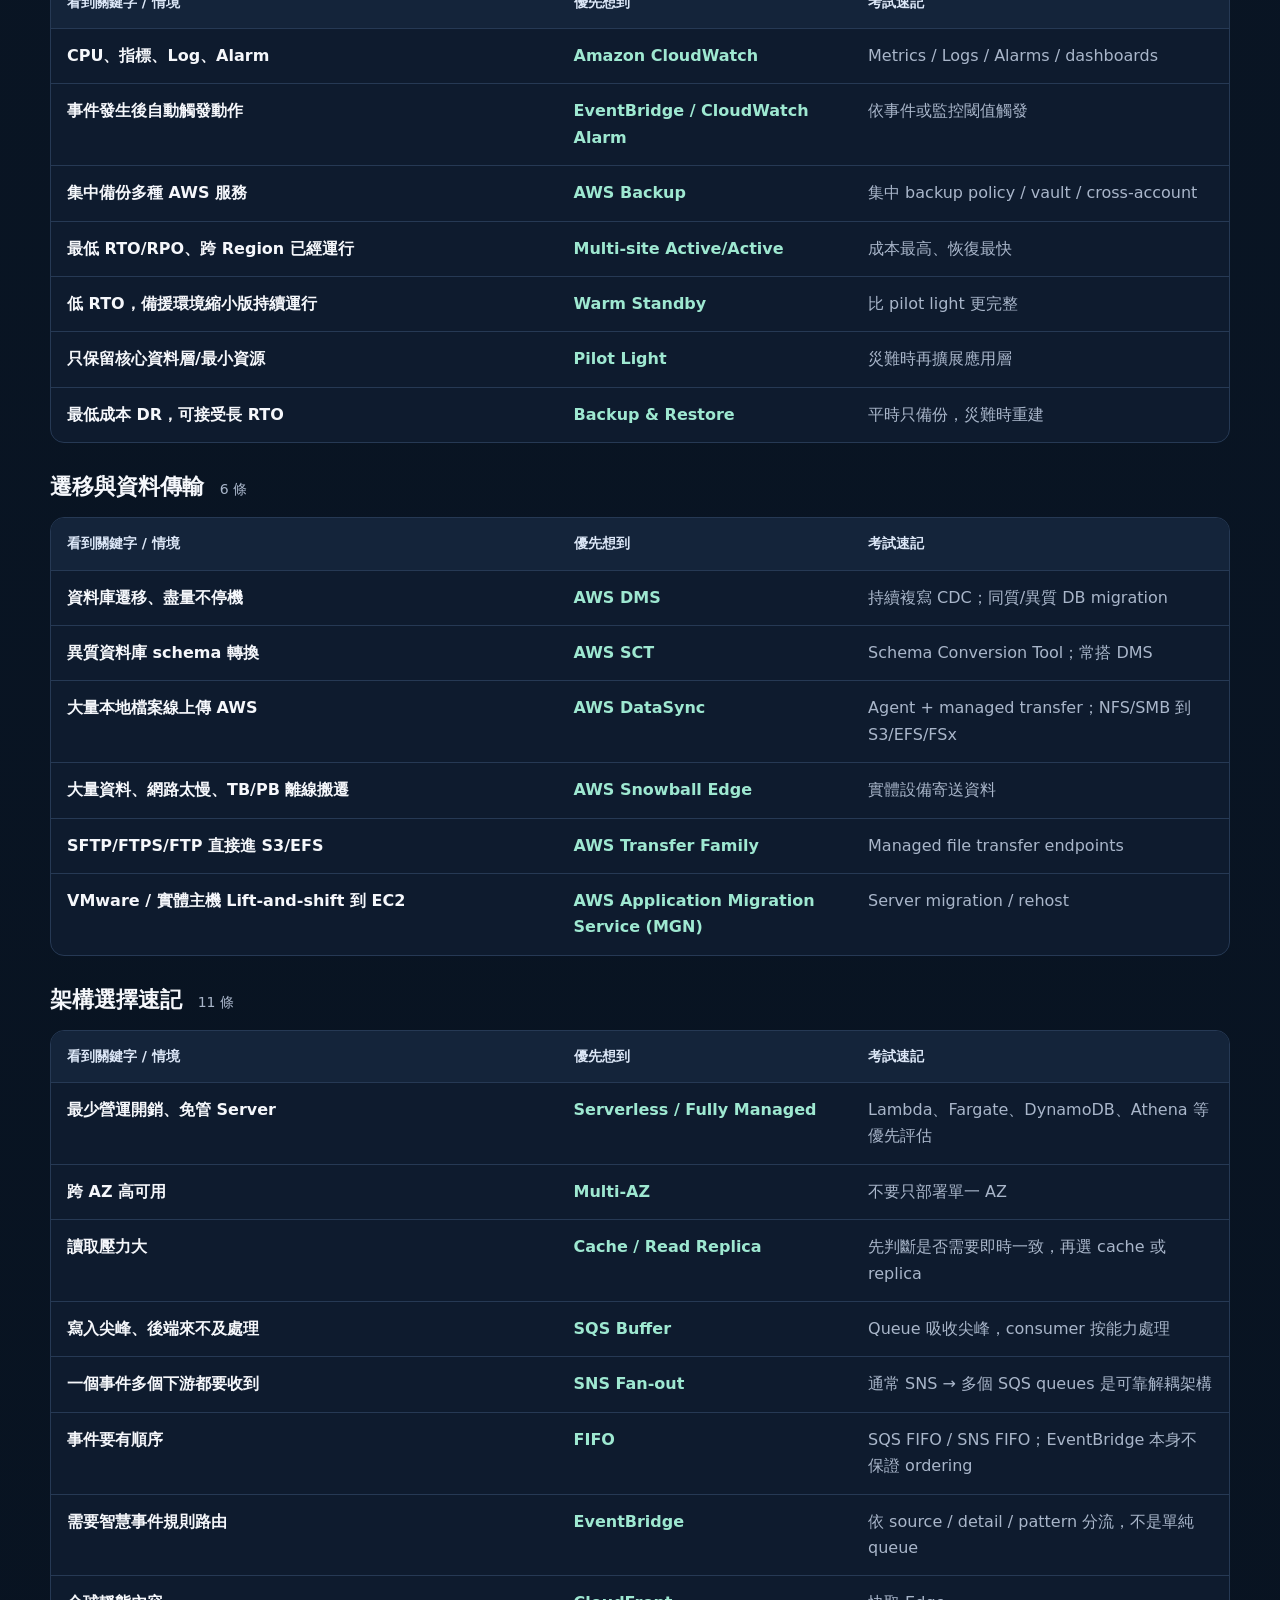
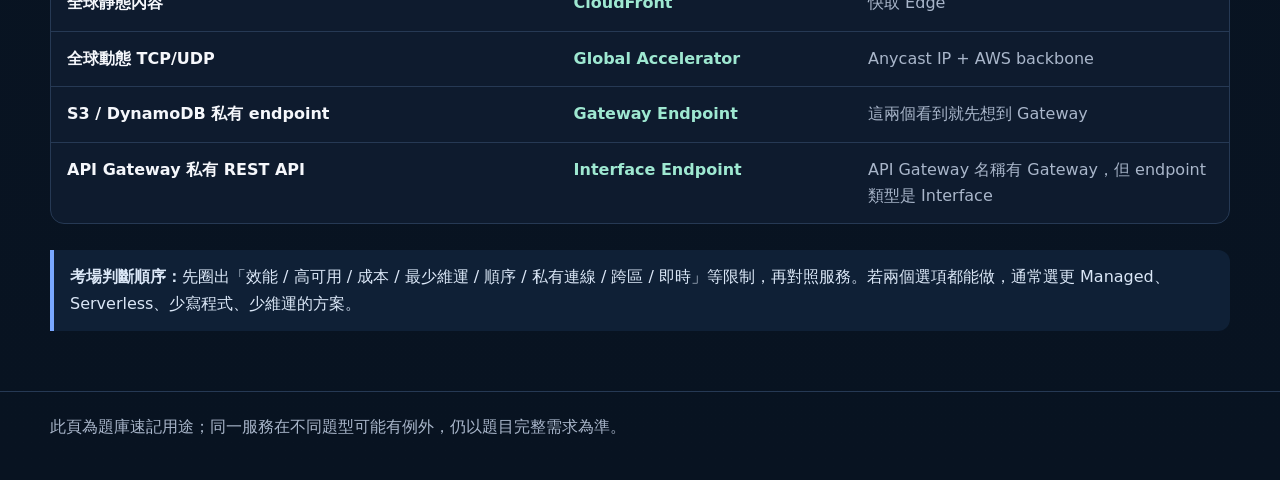
==== commit 3517d290: "Add files via upload" ====
--- a/keywords.html
+++ b/keywords.html
@@ -59,7 +59,8 @@
 ['高效能運算 HPC、超高吞吐檔案','Amazon FSx for Lustre','HPC / ML / 大量平行 I/O，可與 S3 整合'],
 ['本地端檔案要延伸到 AWS、混合雲','AWS Storage Gateway - File Gateway','本地 NFS/SMB，後端物件存 S3'],
 ['本地 block storage、iSCSI','Storage Gateway - Volume Gateway','Cached / Stored volumes'],
-['備份磁帶上雲','Storage Gateway - Tape Gateway','虛擬磁帶庫 VTL，取代實體 tape']
+['備份磁帶上雲','Storage Gateway - Tape Gateway','虛擬磁帶庫 VTL，取代實體 tape'],
+['S3 儲存用量 / 活動趨勢 / 全組織可視化','S3 Storage Lens','跨帳號 / 跨 bucket 的 S3 儲存分析與最佳化儀表板']
 ]},
 {cat:'資料庫與快取',rows:[
 ['關聯式資料庫、需要託管','Amazon RDS','MySQL/PostgreSQL/MariaDB/Oracle/SQL Server 等'],
@@ -74,7 +75,9 @@
 ['Redis/Memcached 快取、降低 DB 壓力','Amazon ElastiCache','Session / cache / hot data'],
 ['需要 Redis 相容、持久性、多 AZ','ElastiCache for Redis / Valkey','支援 replication / failover'],
 ['資料倉儲、OLAP、BI 大型分析','Amazon Redshift','Columnar warehouse，分析型工作負載'],
-['搜尋 Log / 全文搜尋','Amazon OpenSearch Service','搜尋、log analytics、observability']
+['搜尋 Log / 全文搜尋','Amazon OpenSearch Service','搜尋、log analytics、observability'],
+['圖形資料庫、關係 / 社群 / 推薦 / 路徑查詢','Amazon Neptune','Managed graph database；適合高度互連資料'],
+['不可竄改交易紀錄、完整歷史 / Ledger','Amazon QLDB','Quantum Ledger Database；可驗證、不可變更的交易日誌']
 ]},
 {cat:'訊息、事件與無伺服器',rows:[
 ['Message Queue、解耦、削峰','Amazon SQS','Producer / consumer 解耦，非同步處理'],
@@ -86,6 +89,7 @@
 ['事件流程有多步驟、重試、分支、狀態','AWS Step Functions','工作流程編排 orchestration'],
 ['短時間事件驅動程式、免管理伺服器','AWS Lambda','Serverless function；按呼叫執行'],
 ['即時 Streaming、大量事件流','Amazon Kinesis Data Streams','Real-time streaming，可多 consumer'],
+['Kinesis、即時資料流、影音/IoT/Clickstream','Amazon Kinesis','AWS 即時串流服務家族；考題看到 streaming / real-time 優先想到 Kinesis'],
 ['串流資料送到 S3 / Redshift / OpenSearch','Amazon Data Firehose','Managed delivery，少維運'],
 ['需要傳統 JMS / AMQP / RabbitMQ / ActiveMQ','Amazon MQ','Managed message broker，適合 legacy migration']
 ]},
@@ -97,7 +101,9 @@
 ['文件 / 圖片擷取文字','Amazon Textract','OCR + 表格 / 表單欄位擷取'],
 ['文字情緒、實體、自然語言分析','Amazon Comprehend','NLP'],
 ['圖片 / 影片物件、人臉分析','Amazon Rekognition','Computer vision'],
-['機器學習模型訓練與部署','Amazon SageMaker','Managed ML platform']
+['機器學習模型訓練與部署','Amazon SageMaker','Managed ML platform'],
+['BI 儀表板 / 商業智慧 / 視覺化報表','Amazon QuickSight','Serverless BI；連接 AWS / 外部資料來源做 dashboard'],
+['GraphQL API、前端即時同步 / Offline sync','AWS AppSync','Managed GraphQL；可整合 DynamoDB / Lambda，支援即時訂閱']
 ]},
 {cat:'網路、VPC 與全球服務',rows:[
 ['VPC 私人連 API Gateway / KMS / SQS / SNS','Interface VPC Endpoint','AWS PrivateLink；建立 ENI 私有 IP'],
@@ -122,12 +128,16 @@
 ['HTTP/HTTPS、Path/Host routing','Application Load Balancer (ALB)','Layer 7；適合 Web / microservices'],
 ['TCP/UDP、超高效能、固定 IP','Network Load Balancer (NLB)','Layer 4；低延遲、高吞吐'],
 ['EC2 隨流量自動增減','EC2 Auto Scaling','水平擴展；搭配 ELB'],
+['同一使用者要固定送到同一台後端','Sticky Sessions (Session Affinity)','ELB 以 cookie 維持黏著；常見於 ALB，避免 session 換機器'],
 ['容器、AWS 原生編排','Amazon ECS','Managed container orchestration'],
 ['Kubernetes','Amazon EKS','Managed Kubernetes control plane'],
 ['容器不想管理 EC2','AWS Fargate','Serverless compute for ECS/EKS'],
 ['簡單部署 Web App、不想管底層','AWS Elastic Beanstalk','PaaS；自動處理 EC2/ALB/ASG 等'],
 ['批次運算、排程大量 Job','AWS Batch','Managed batch compute'],
 ['Docker image repository','Amazon ECR','Managed container registry']
+]},
+{cat:'成本管理',rows:[
+['設定預算 / 超支告警 / 成本或用量門檻','AWS Budgets','設定 Cost / Usage / RI / Savings Plans 預算並發送告警']
 ]},
 {cat:'安全、身分與治理',rows:[
 ['加密金鑰、Customer managed key','AWS KMS','建立、管理、控制加解密金鑰'],
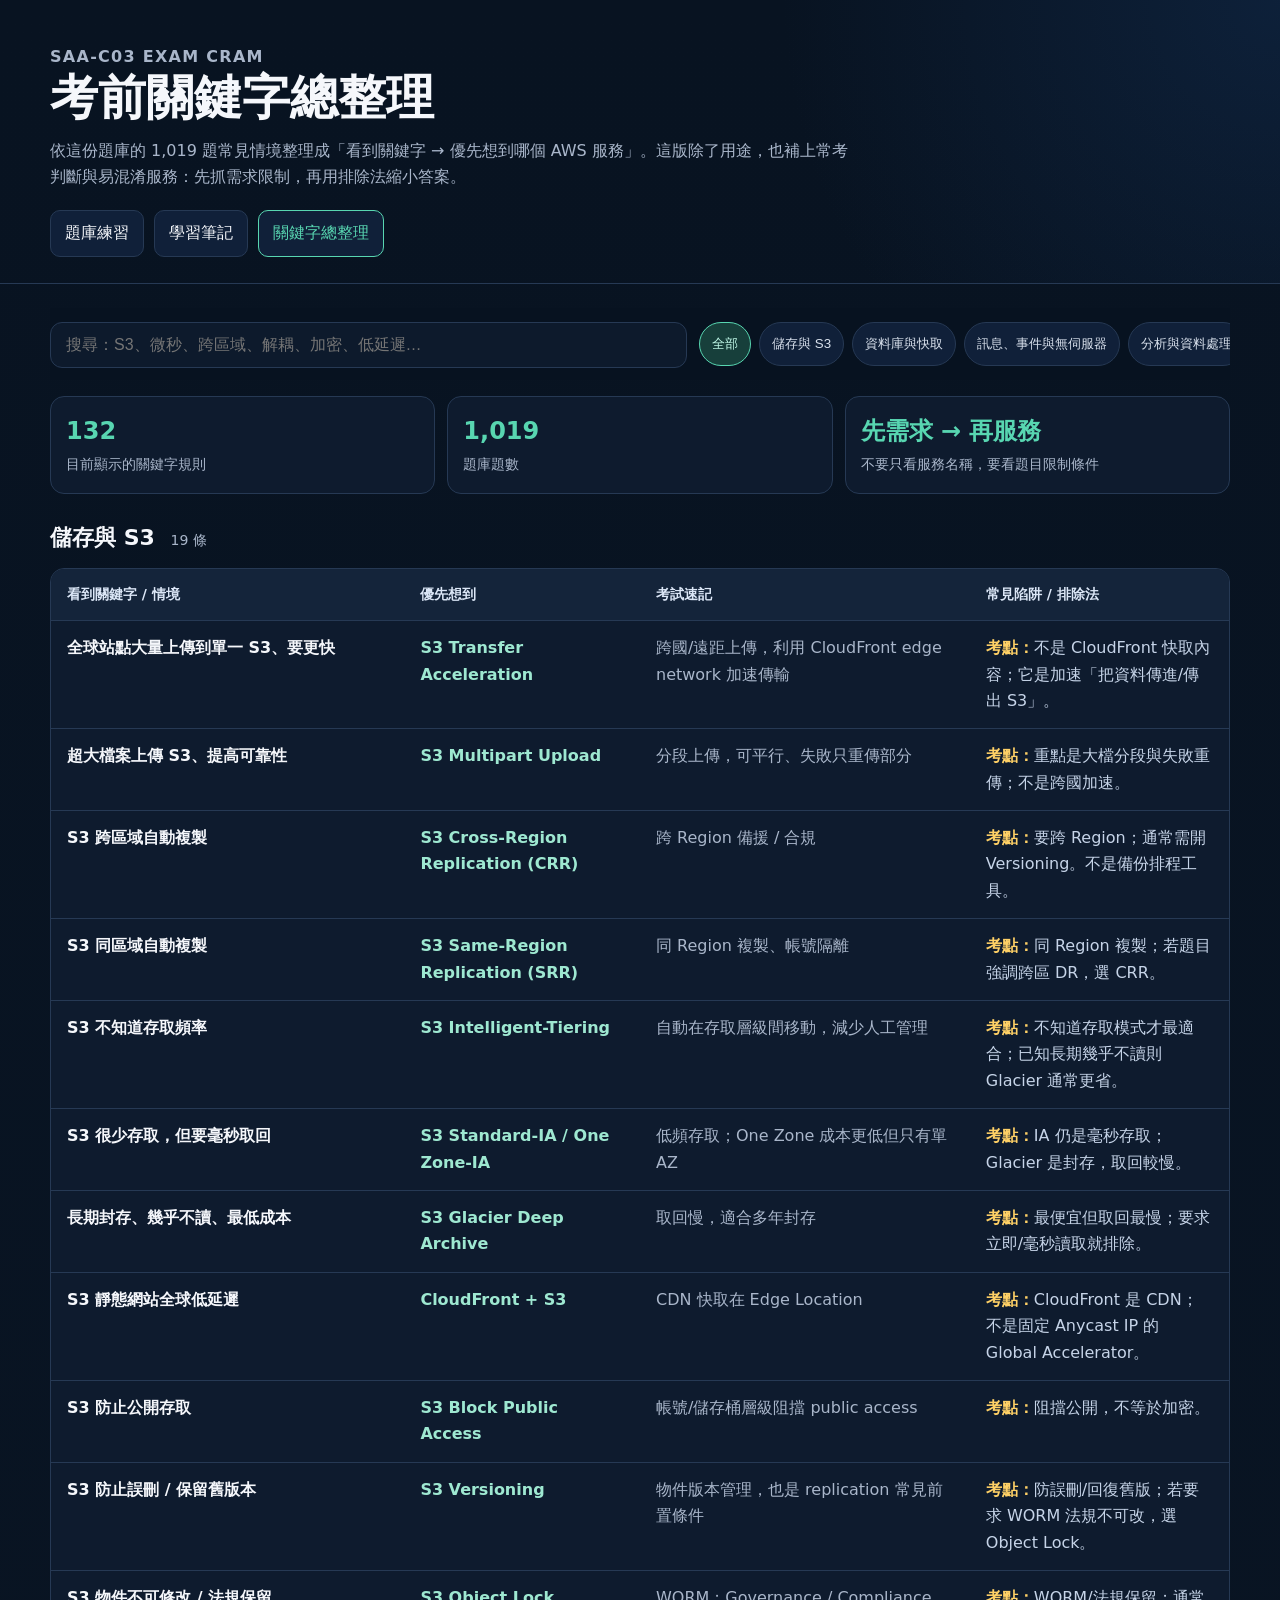
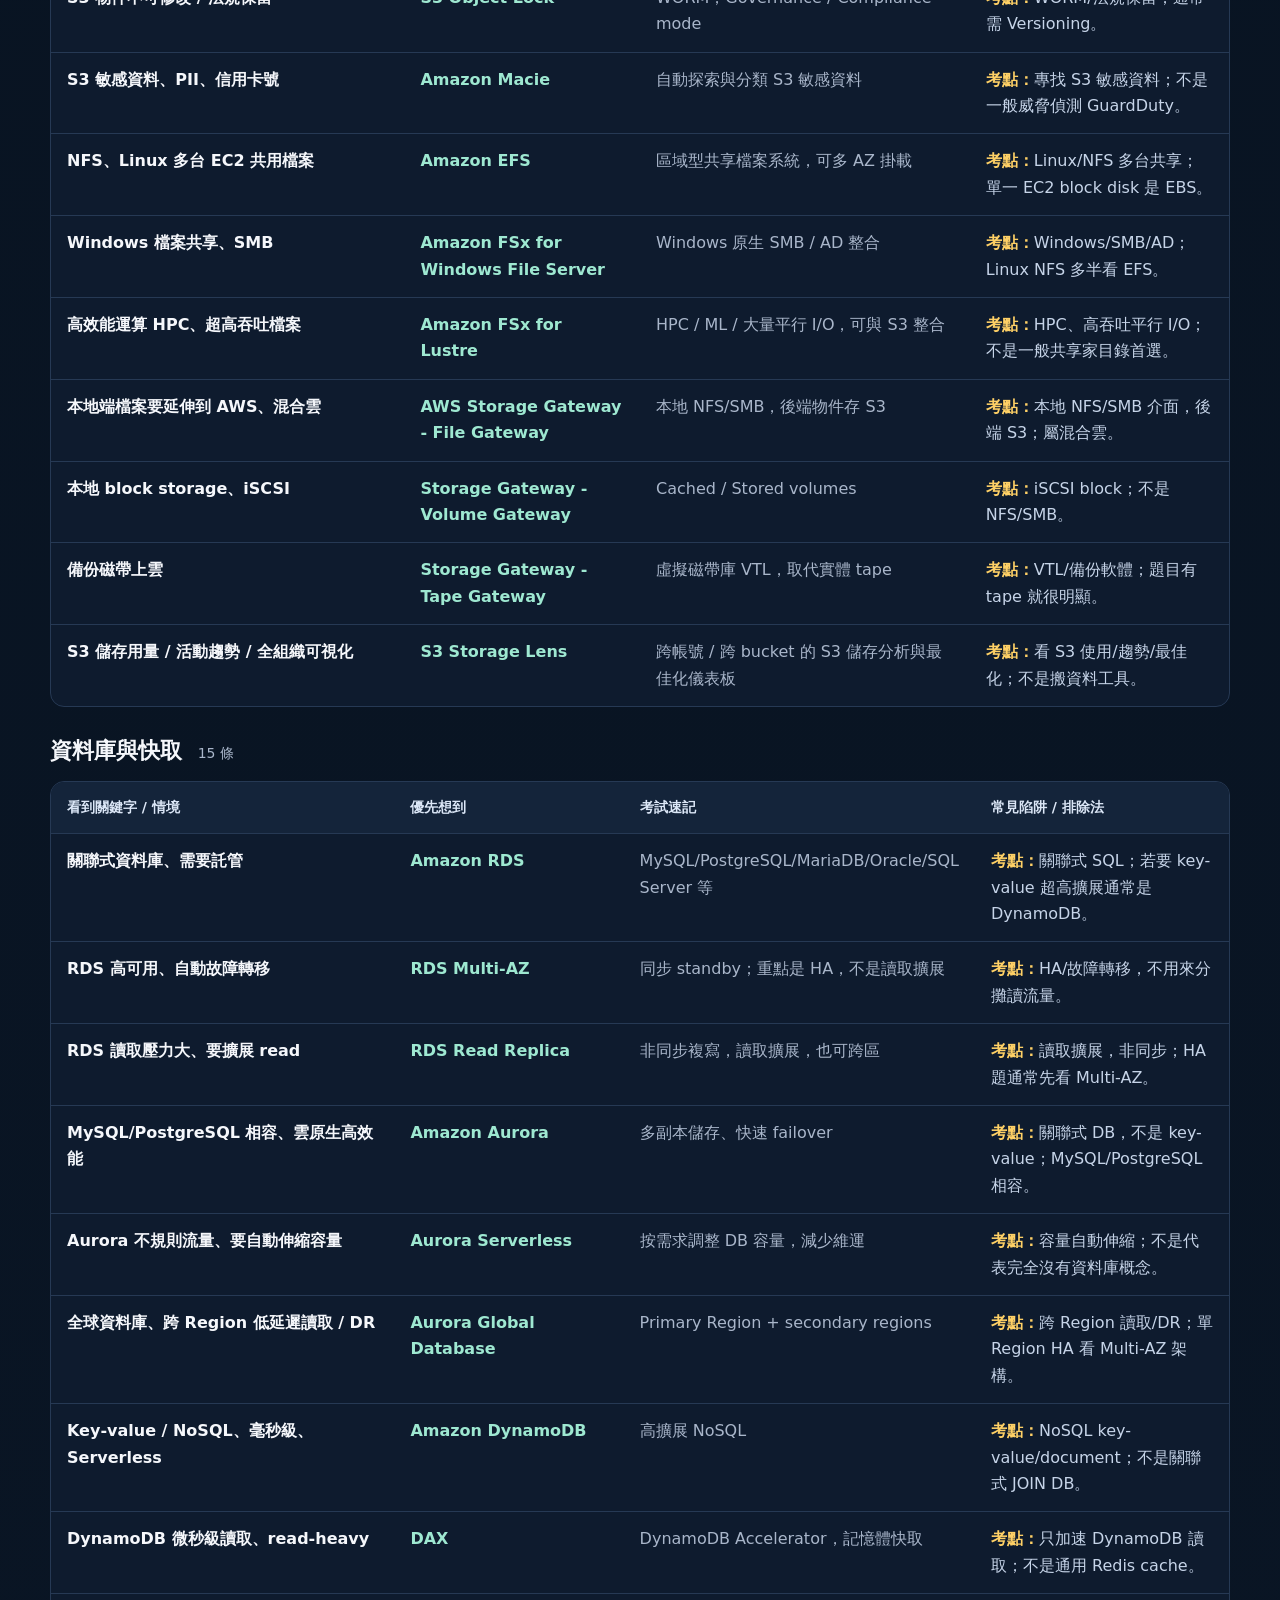
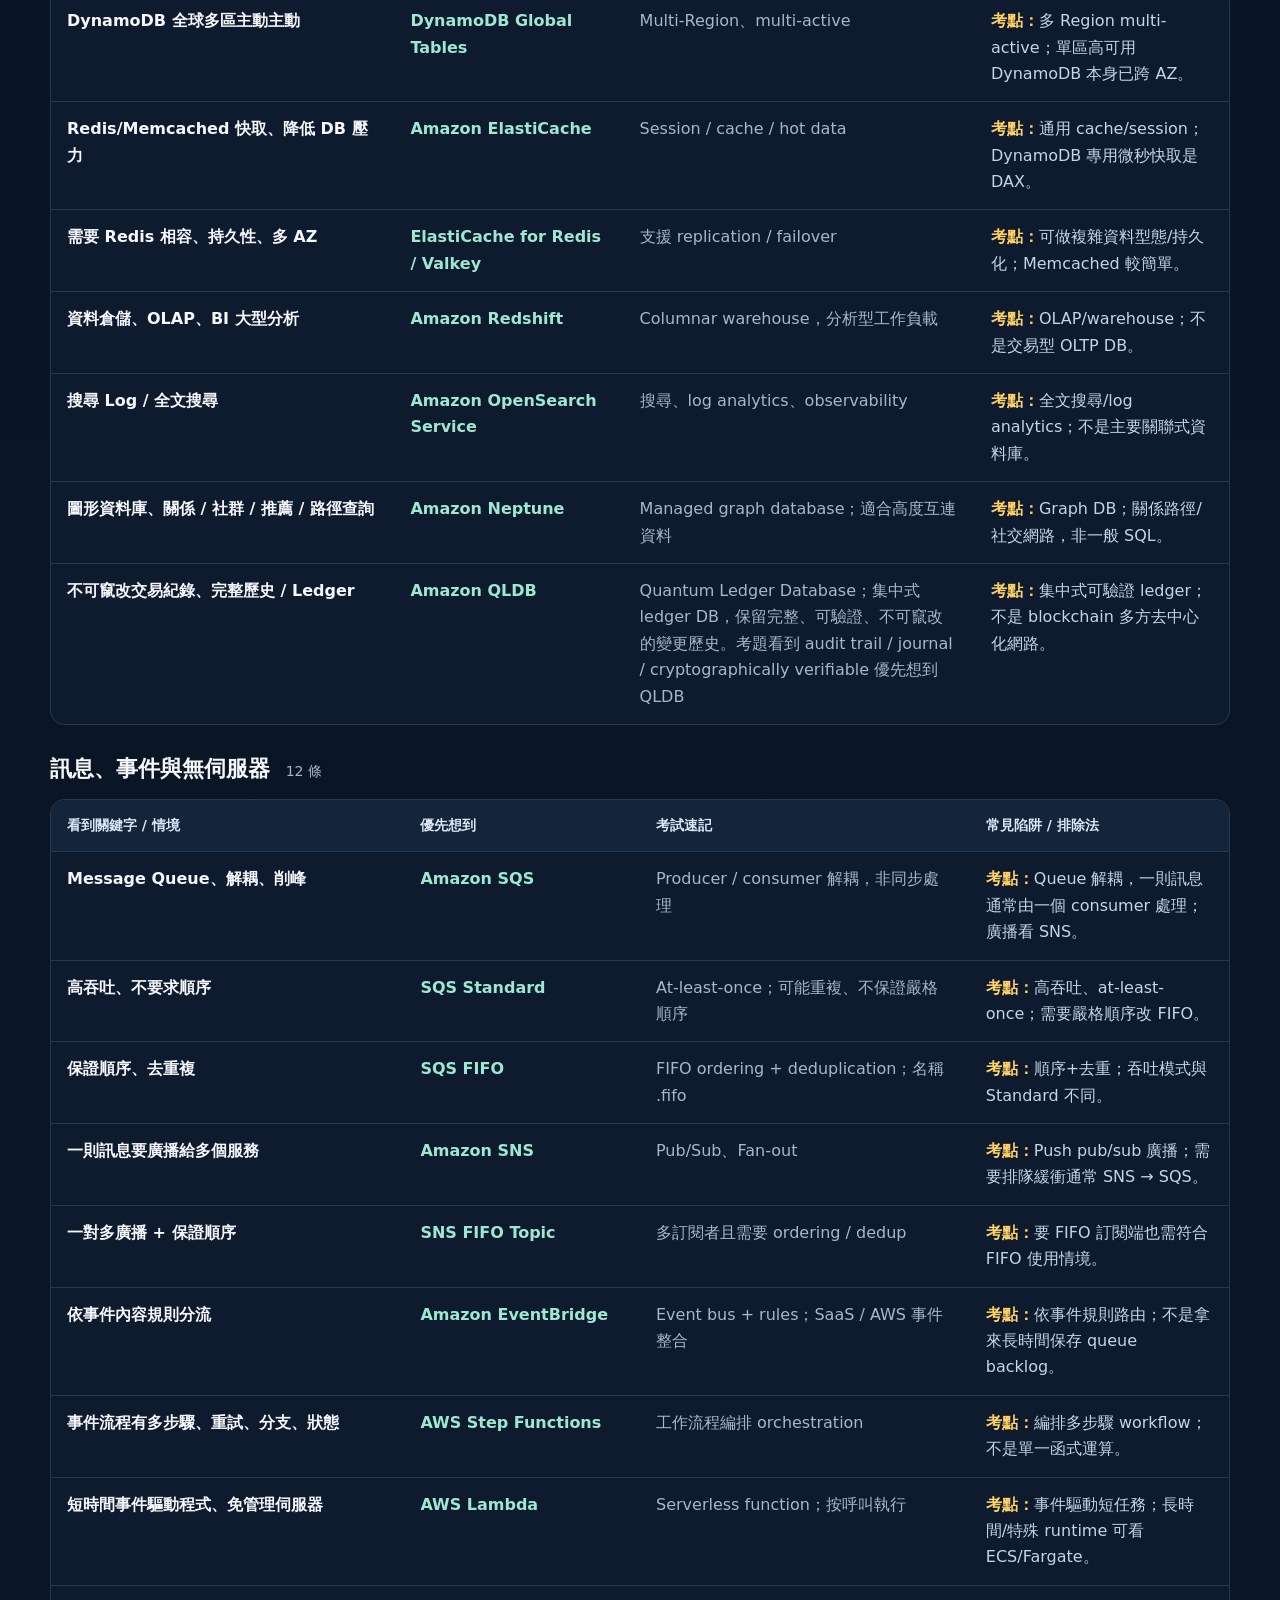
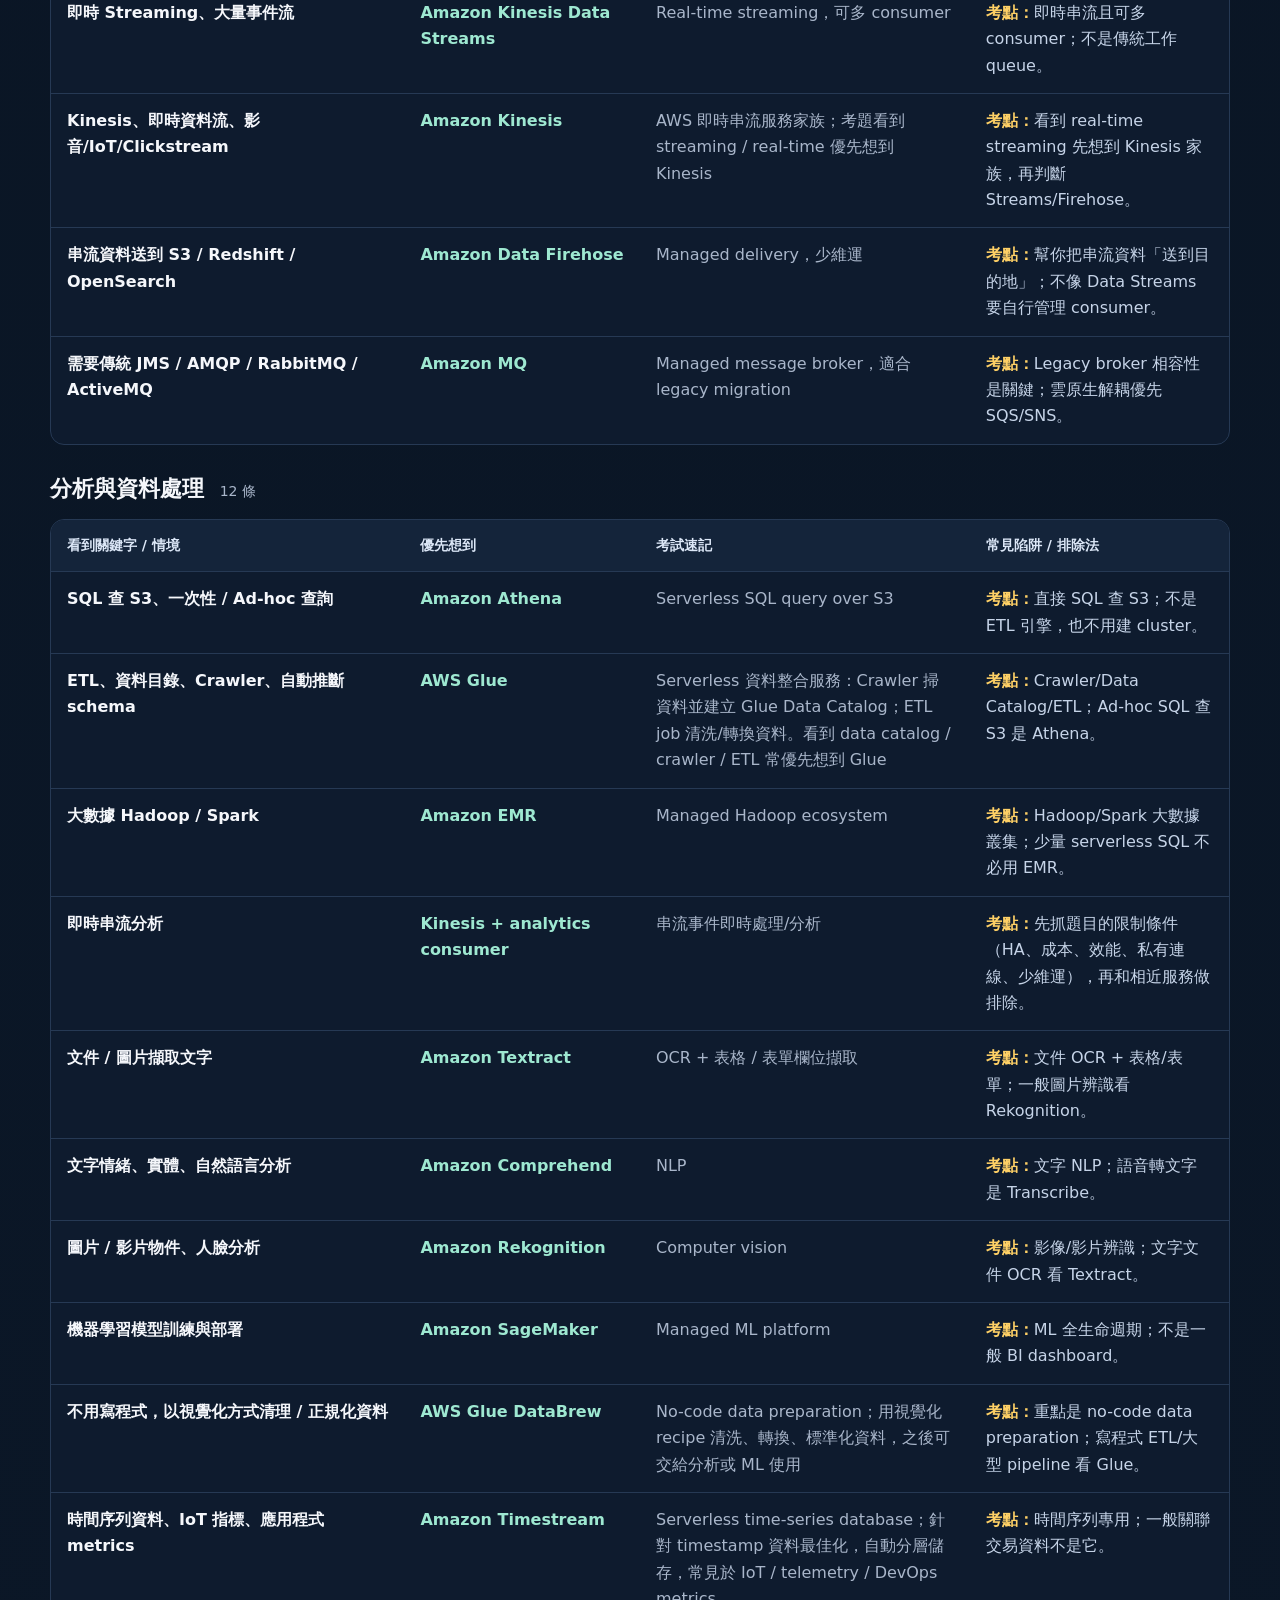
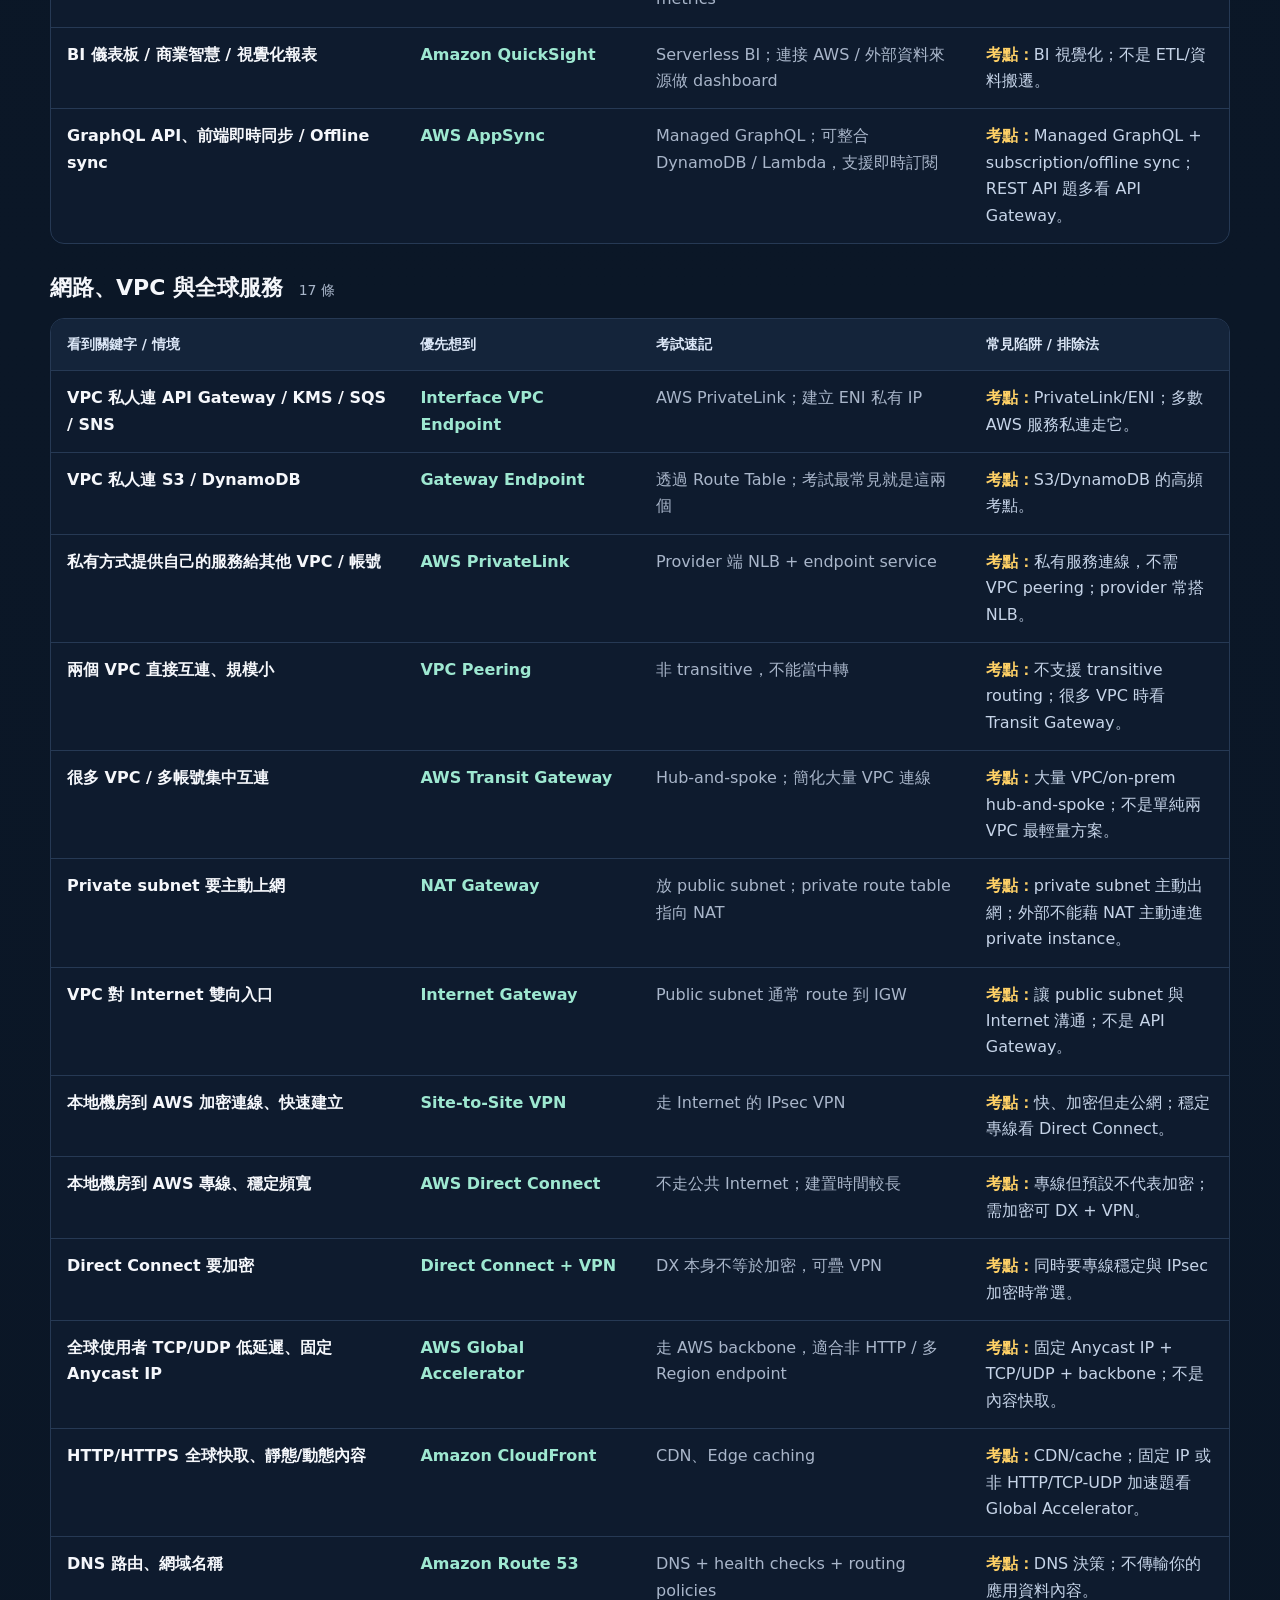
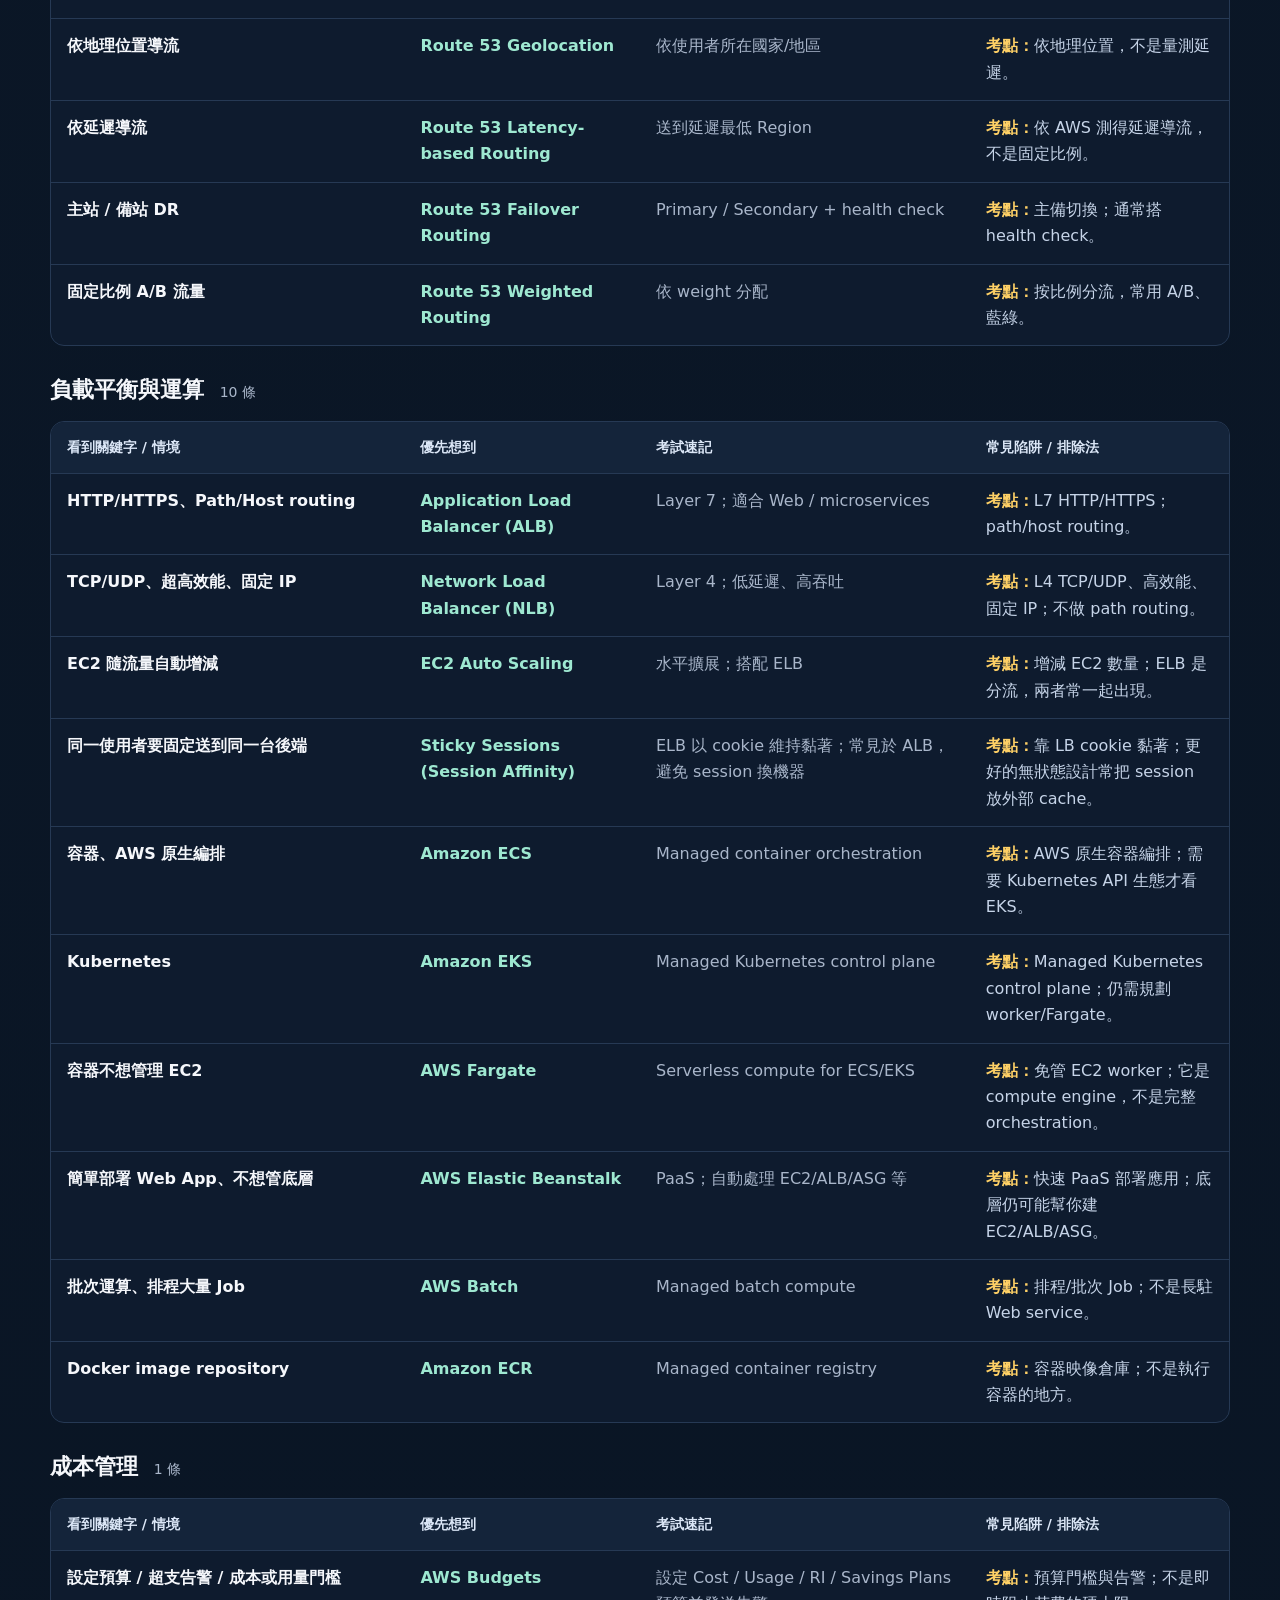
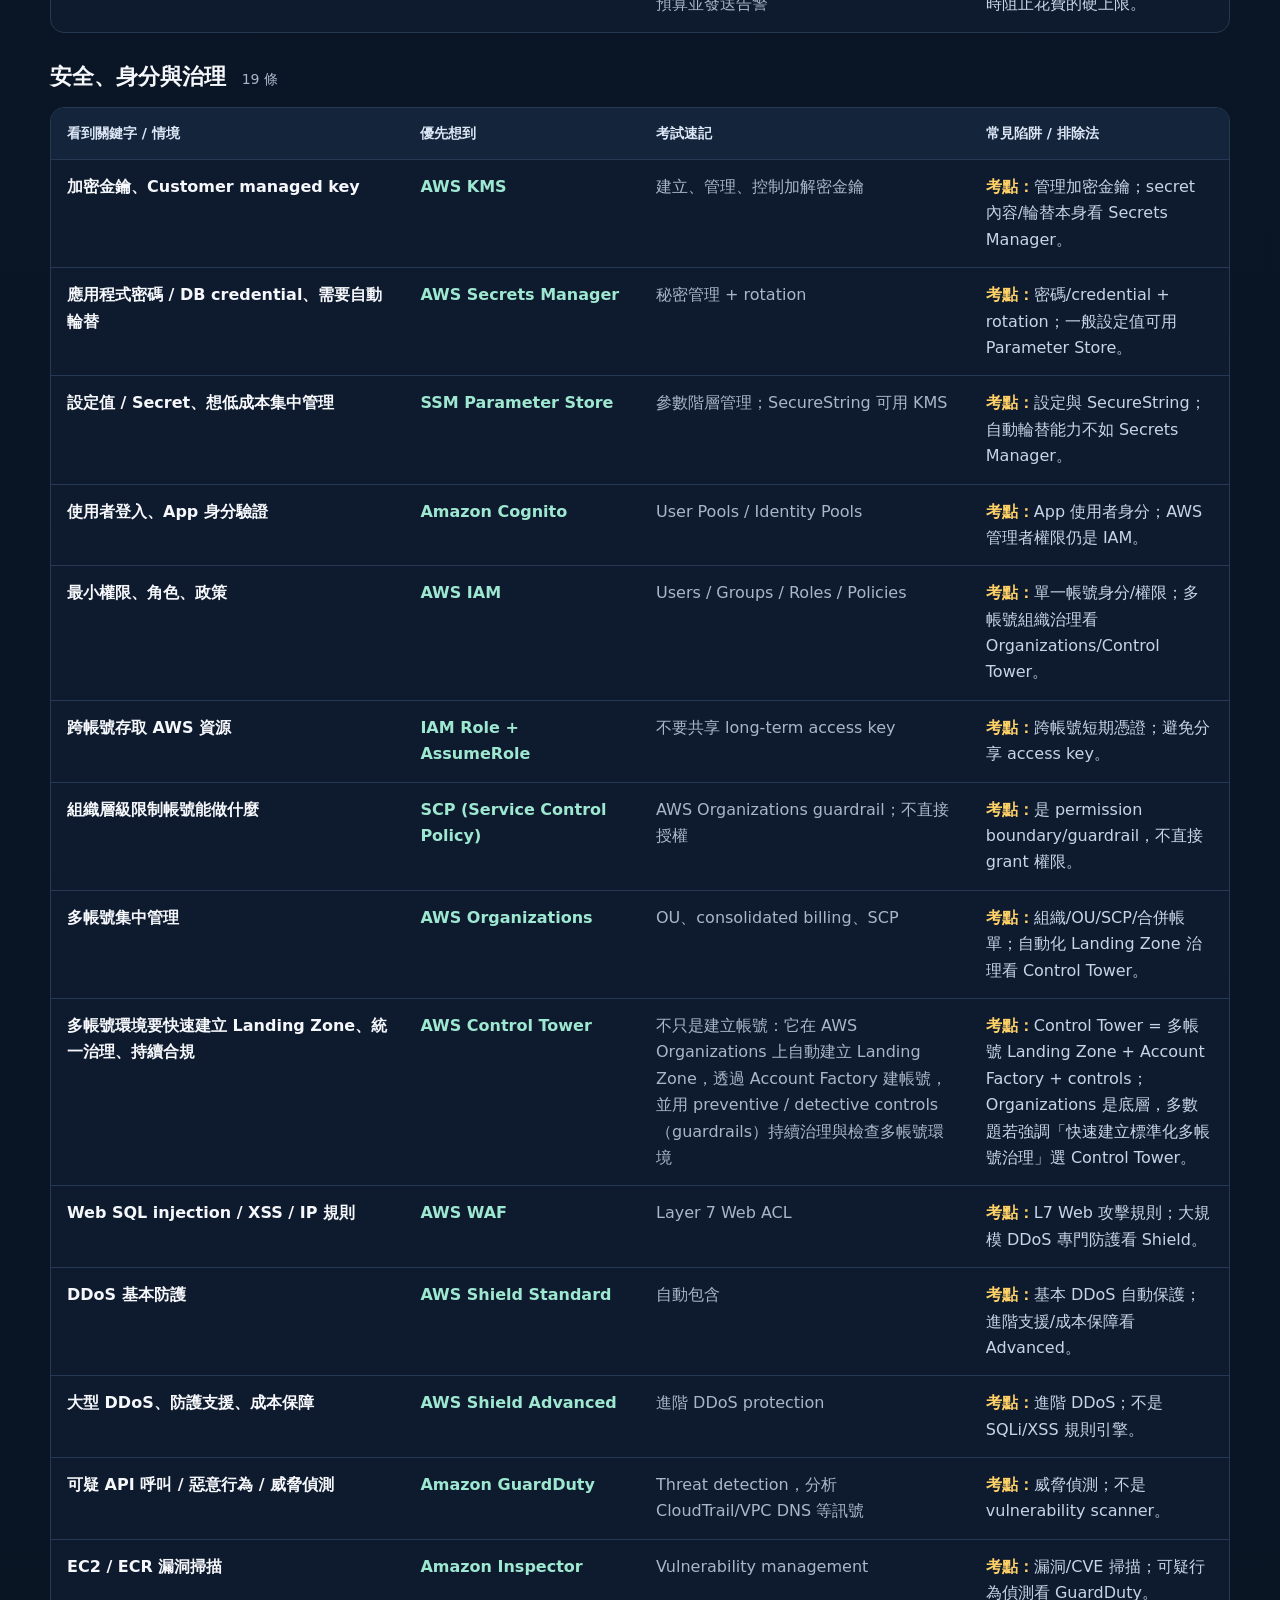
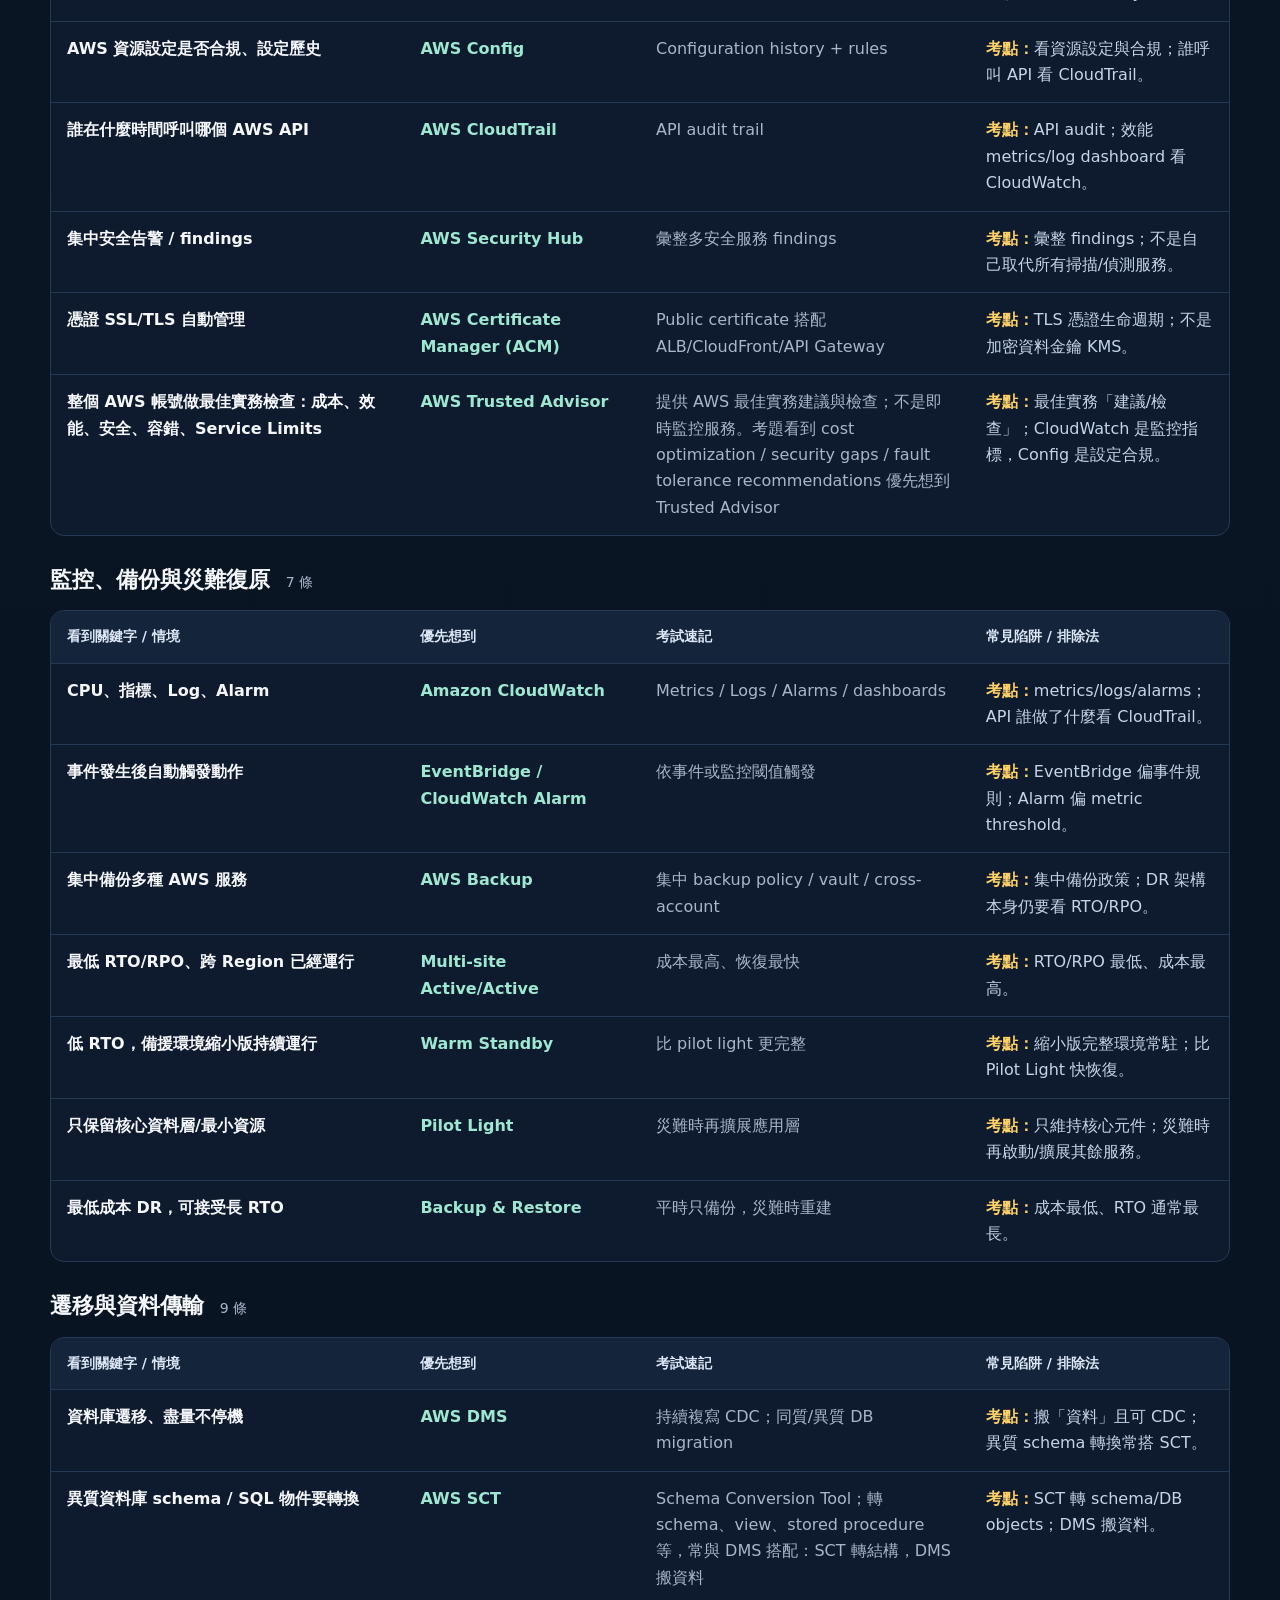
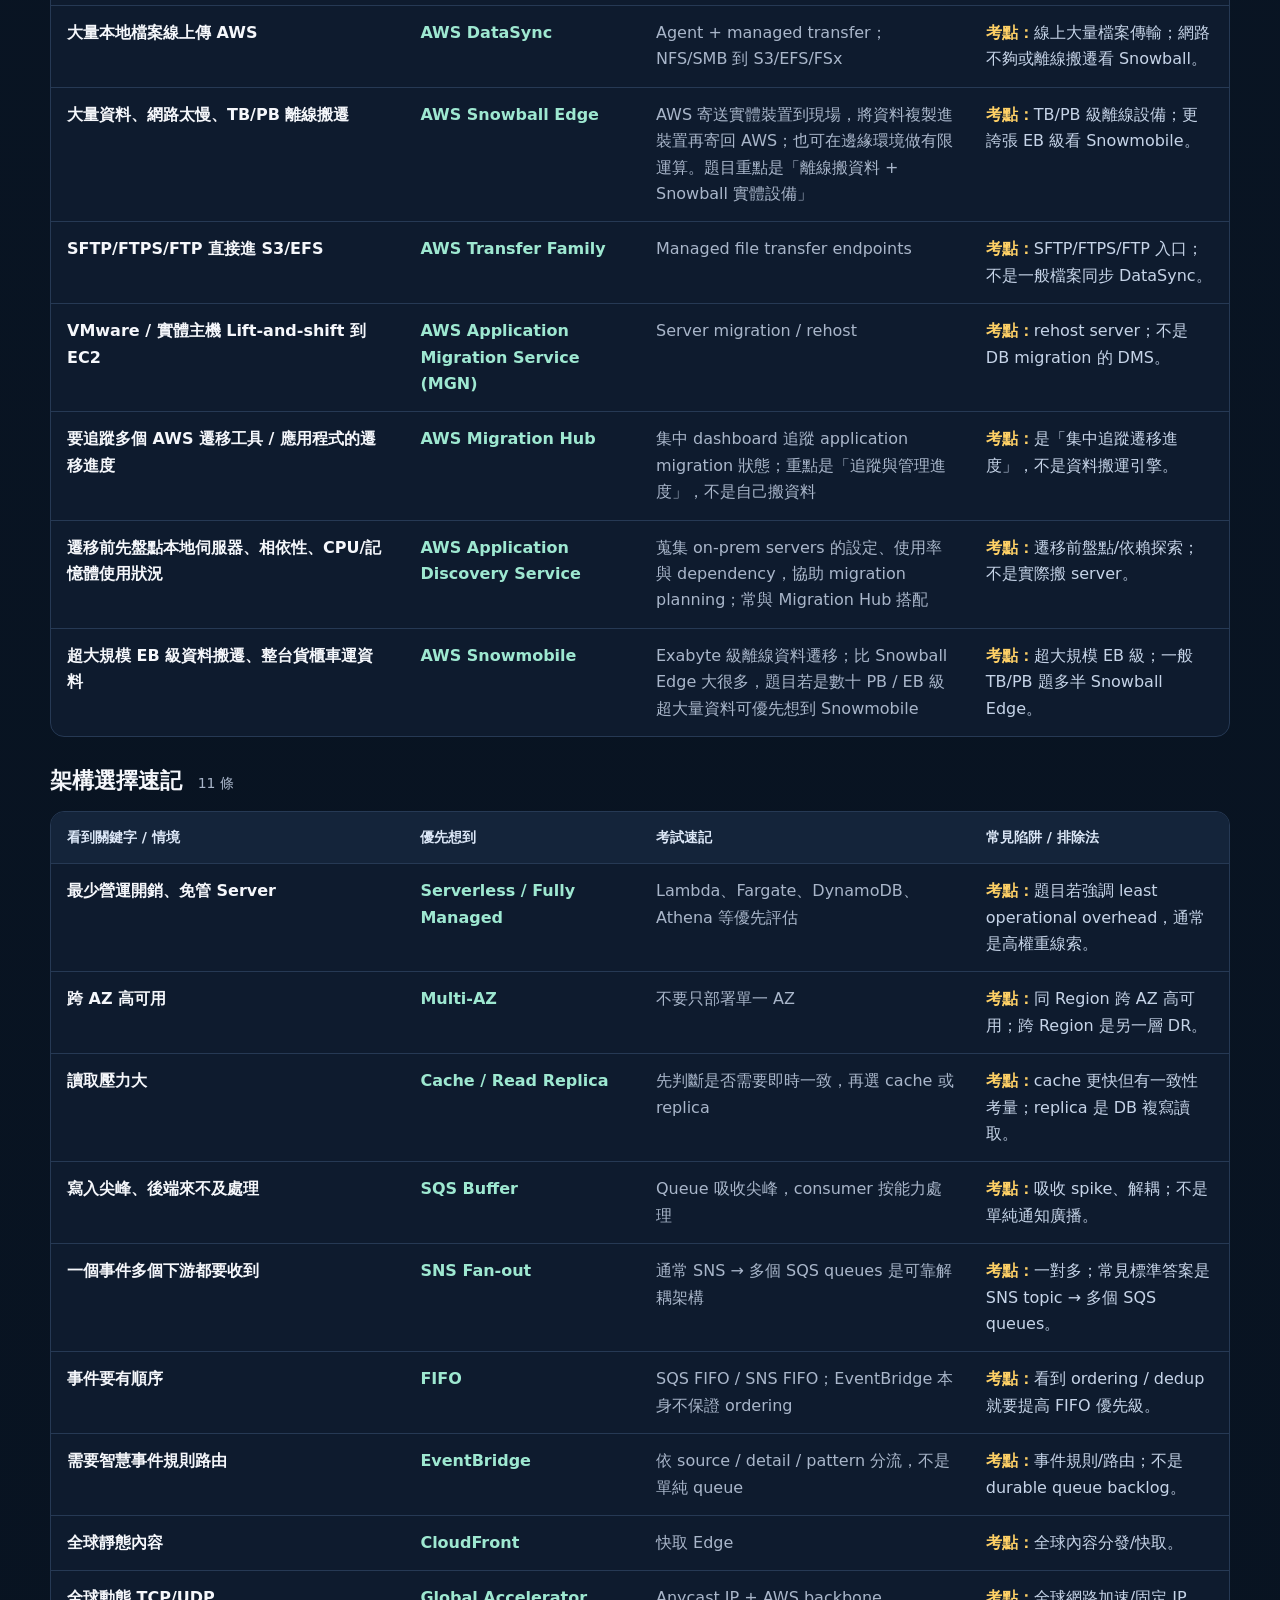
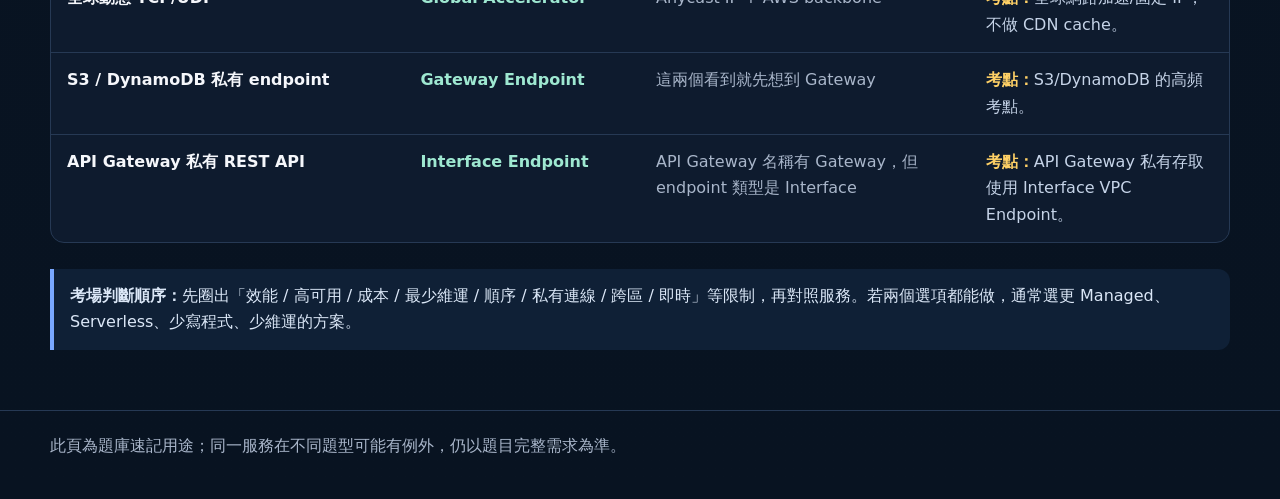
==== commit eeb61333: "Add files via upload" ====
--- a/keywords.html
+++ b/keywords.html
@@ -15,7 +15,7 @@
     .summary{display:grid;grid-template-columns:repeat(3,1fr);gap:12px;margin:0 0 18px}.stat{background:var(--panel);border:1px solid var(--line);border-radius:14px;padding:15px}.stat strong{display:block;font-size:24px;color:var(--accent)}.stat span{color:var(--muted);font-size:14px}
     .section{margin:26px 0}.section h2{margin:0 0 12px;font-size:22px}.section h2 span{font-size:14px;color:var(--muted);font-weight:500;margin-left:8px}
     .table-wrap{overflow:auto;border:1px solid var(--line);border-radius:14px;background:var(--panel)}table{width:100%;border-collapse:collapse;min-width:760px}th,td{padding:14px 16px;border-bottom:1px solid var(--line);vertical-align:top}th{position:sticky;top:0;background:#14243a;text-align:left;color:#dce7f7;font-size:14px}tr:last-child td{border-bottom:0}tr:hover td{background:#12233a}
-    td:nth-child(1){width:43%;font-weight:700}td:nth-child(2){width:25%;color:#9ee8d1;font-weight:800}td:nth-child(3){color:var(--muted)}
+    td:nth-child(1){width:30%;font-weight:700}td:nth-child(2){width:20%;color:#9ee8d1;font-weight:800}td:nth-child(3){width:28%;color:var(--muted)}td:nth-child(4){width:22%;color:#c6d4e8}.exam-note{color:#ffd166;font-weight:800}
     .tag{display:inline-block;font-size:12px;padding:2px 7px;border:1px solid #3c5373;border-radius:999px;color:#b7c7dc;margin-right:6px}.gold{color:var(--warn)}
     .tip{border-left:4px solid var(--accent2);background:#0f2036;border-radius:0 12px 12px 0;padding:14px 16px;color:#dbe7f7;margin-top:18px}.hidden{display:none!important}
     footer{border-top:1px solid var(--line);padding:22px 0 40px;color:var(--muted)}
@@ -26,7 +26,7 @@
 <header class="hero"><div class="wrap">
   <p class="eyebrow">SAA-C03 EXAM CRAM</p>
   <h1>考前關鍵字總整理</h1>
-  <p>依這份題庫的 1,019 題常見情境整理成「看到關鍵字 → 優先想到哪個 AWS 服務」。考試先抓需求，再用關鍵字快速縮小答案。</p>
+  <p>依這份題庫的 1,019 題常見情境整理成「看到關鍵字 → 優先想到哪個 AWS 服務」。這版除了用途，也補上常考判斷與易混淆服務：先抓需求限制，再用排除法縮小答案。</p>
   <nav><a class="navbtn" href="index.html">題庫練習</a><a class="navbtn" href="study.html">學習筆記</a><a class="navbtn active" href="keywords.html">關鍵字總整理</a></nav>
 </div></header>
 <main class="wrap">
@@ -77,7 +77,7 @@
 ['資料倉儲、OLAP、BI 大型分析','Amazon Redshift','Columnar warehouse，分析型工作負載'],
 ['搜尋 Log / 全文搜尋','Amazon OpenSearch Service','搜尋、log analytics、observability'],
 ['圖形資料庫、關係 / 社群 / 推薦 / 路徑查詢','Amazon Neptune','Managed graph database；適合高度互連資料'],
-['不可竄改交易紀錄、完整歷史 / Ledger','Amazon QLDB','Quantum Ledger Database；可驗證、不可變更的交易日誌']
+['不可竄改交易紀錄、完整歷史 / Ledger','Amazon QLDB','Quantum Ledger Database；集中式 ledger DB，保留完整、可驗證、不可竄改的變更歷史。考題看到 audit trail / journal / cryptographically verifiable 優先想到 QLDB']
 ]},
 {cat:'訊息、事件與無伺服器',rows:[
 ['Message Queue、解耦、削峰','Amazon SQS','Producer / consumer 解耦，非同步處理'],
@@ -95,13 +95,15 @@
 ]},
 {cat:'分析與資料處理',rows:[
 ['SQL 查 S3、一次性 / Ad-hoc 查詢','Amazon Athena','Serverless SQL query over S3'],
-['ETL、資料目錄、爬取 schema','AWS Glue','Serverless ETL + Glue Data Catalog'],
+['ETL、資料目錄、Crawler、自動推斷 schema','AWS Glue','Serverless 資料整合服務：Crawler 掃資料並建立 Glue Data Catalog；ETL job 清洗/轉換資料。看到 data catalog / crawler / ETL 常優先想到 Glue'],
 ['大數據 Hadoop / Spark','Amazon EMR','Managed Hadoop ecosystem'],
 ['即時串流分析','Kinesis + analytics consumer','串流事件即時處理/分析'],
 ['文件 / 圖片擷取文字','Amazon Textract','OCR + 表格 / 表單欄位擷取'],
 ['文字情緒、實體、自然語言分析','Amazon Comprehend','NLP'],
 ['圖片 / 影片物件、人臉分析','Amazon Rekognition','Computer vision'],
 ['機器學習模型訓練與部署','Amazon SageMaker','Managed ML platform'],
+['不用寫程式，以視覺化方式清理 / 正規化資料','AWS Glue DataBrew','No-code data preparation；用視覺化 recipe 清洗、轉換、標準化資料，之後可交給分析或 ML 使用'],
+['時間序列資料、IoT 指標、應用程式 metrics','Amazon Timestream','Serverless time-series database；針對 timestamp 資料最佳化，自動分層儲存，常見於 IoT / telemetry / DevOps metrics'],
 ['BI 儀表板 / 商業智慧 / 視覺化報表','Amazon QuickSight','Serverless BI；連接 AWS / 外部資料來源做 dashboard'],
 ['GraphQL API、前端即時同步 / Offline sync','AWS AppSync','Managed GraphQL；可整合 DynamoDB / Lambda，支援即時訂閱']
 ]},
@@ -148,7 +150,7 @@
 ['跨帳號存取 AWS 資源','IAM Role + AssumeRole','不要共享 long-term access key'],
 ['組織層級限制帳號能做什麼','SCP (Service Control Policy)','AWS Organizations guardrail；不直接授權'],
 ['多帳號集中管理','AWS Organizations','OU、consolidated billing、SCP'],
-['快速建立治理良好的多帳號 Landing Zone','AWS Control Tower','Account Factory + guardrails'],
+['多帳號環境要快速建立 Landing Zone、統一治理、持續合規','AWS Control Tower','不只是建立帳號：它在 AWS Organizations 上自動建立 Landing Zone，透過 Account Factory 建帳號，並用 preventive / detective controls（guardrails）持續治理與檢查多帳號環境'],
 ['Web SQL injection / XSS / IP 規則','AWS WAF','Layer 7 Web ACL'],
 ['DDoS 基本防護','AWS Shield Standard','自動包含'],
 ['大型 DDoS、防護支援、成本保障','AWS Shield Advanced','進階 DDoS protection'],
@@ -157,7 +159,8 @@
 ['AWS 資源設定是否合規、設定歷史','AWS Config','Configuration history + rules'],
 ['誰在什麼時間呼叫哪個 AWS API','AWS CloudTrail','API audit trail'],
 ['集中安全告警 / findings','AWS Security Hub','彙整多安全服務 findings'],
-['憑證 SSL/TLS 自動管理','AWS Certificate Manager (ACM)','Public certificate 搭配 ALB/CloudFront/API Gateway']
+['憑證 SSL/TLS 自動管理','AWS Certificate Manager (ACM)','Public certificate 搭配 ALB/CloudFront/API Gateway'],
+['整個 AWS 帳號做最佳實務檢查：成本、效能、安全、容錯、Service Limits','AWS Trusted Advisor','提供 AWS 最佳實務建議與檢查；不是即時監控服務。考題看到 cost optimization / security gaps / fault tolerance recommendations 優先想到 Trusted Advisor']
 ]},
 {cat:'監控、備份與災難復原',rows:[
 ['CPU、指標、Log、Alarm','Amazon CloudWatch','Metrics / Logs / Alarms / dashboards'],
@@ -170,11 +173,14 @@
 ]},
 {cat:'遷移與資料傳輸',rows:[
 ['資料庫遷移、盡量不停機','AWS DMS','持續複寫 CDC；同質/異質 DB migration'],
-['異質資料庫 schema 轉換','AWS SCT','Schema Conversion Tool；常搭 DMS'],
+['異質資料庫 schema / SQL 物件要轉換','AWS SCT','Schema Conversion Tool；轉 schema、view、stored procedure 等，常與 DMS 搭配：SCT 轉結構，DMS 搬資料'],
 ['大量本地檔案線上傳 AWS','AWS DataSync','Agent + managed transfer；NFS/SMB 到 S3/EFS/FSx'],
-['大量資料、網路太慢、TB/PB 離線搬遷','AWS Snowball Edge','實體設備寄送資料'],
+['大量資料、網路太慢、TB/PB 離線搬遷','AWS Snowball Edge','AWS 寄送實體裝置到現場，將資料複製進裝置再寄回 AWS；也可在邊緣環境做有限運算。題目重點是「離線搬資料 + Snowball 實體設備」'],
 ['SFTP/FTPS/FTP 直接進 S3/EFS','AWS Transfer Family','Managed file transfer endpoints'],
-['VMware / 實體主機 Lift-and-shift 到 EC2','AWS Application Migration Service (MGN)','Server migration / rehost']
+['VMware / 實體主機 Lift-and-shift 到 EC2','AWS Application Migration Service (MGN)','Server migration / rehost'],
+['要追蹤多個 AWS 遷移工具 / 應用程式的遷移進度','AWS Migration Hub','集中 dashboard 追蹤 application migration 狀態；重點是「追蹤與管理進度」，不是自己搬資料'],
+['遷移前先盤點本地伺服器、相依性、CPU/記憶體使用狀況','AWS Application Discovery Service','蒐集 on-prem servers 的設定、使用率與 dependency，協助 migration planning；常與 Migration Hub 搭配'],
+['超大規模 EB 級資料搬遷、整台貨櫃車運資料','AWS Snowmobile','Exabyte 級離線資料遷移；比 Snowball Edge 大很多，題目若是數十 PB / EB 級超大量資料可優先想到 Snowmobile']
 ]},
 {cat:'架構選擇速記',rows:[
 ['最少營運開銷、免管 Server','Serverless / Fully Managed','Lambda、Fargate、DynamoDB、Athena 等優先評估'],
@@ -191,12 +197,147 @@
 ]}
 ];
 
+const examTraps = {
+'S3 Transfer Acceleration':'不是 CloudFront 快取內容；它是加速「把資料傳進/傳出 S3」。',
+'S3 Multipart Upload':'重點是大檔分段與失敗重傳；不是跨國加速。',
+'S3 Cross-Region Replication (CRR)':'要跨 Region；通常需開 Versioning。不是備份排程工具。',
+'S3 Same-Region Replication (SRR)':'同 Region 複製；若題目強調跨區 DR，選 CRR。',
+'S3 Intelligent-Tiering':'不知道存取模式才最適合；已知長期幾乎不讀則 Glacier 通常更省。',
+'S3 Standard-IA / One Zone-IA':'IA 仍是毫秒存取；Glacier 是封存，取回較慢。',
+'S3 Glacier Deep Archive':'最便宜但取回最慢；要求立即/毫秒讀取就排除。',
+'CloudFront + S3':'CloudFront 是 CDN；不是固定 Anycast IP 的 Global Accelerator。',
+'S3 Block Public Access':'阻擋公開，不等於加密。',
+'S3 Versioning':'防誤刪/回復舊版；若要求 WORM 法規不可改，選 Object Lock。',
+'S3 Object Lock':'WORM/法規保留；通常需 Versioning。',
+'Amazon Macie':'專找 S3 敏感資料；不是一般威脅偵測 GuardDuty。',
+'Amazon EFS':'Linux/NFS 多台共享；單一 EC2 block disk 是 EBS。',
+'Amazon FSx for Windows File Server':'Windows/SMB/AD；Linux NFS 多半看 EFS。',
+'Amazon FSx for Lustre':'HPC、高吞吐平行 I/O；不是一般共享家目錄首選。',
+'AWS Storage Gateway - File Gateway':'本地 NFS/SMB 介面，後端 S3；屬混合雲。',
+'Storage Gateway - Volume Gateway':'iSCSI block；不是 NFS/SMB。',
+'Storage Gateway - Tape Gateway':'VTL/備份軟體；題目有 tape 就很明顯。',
+'S3 Storage Lens':'看 S3 使用/趨勢/最佳化；不是搬資料工具。',
+'Amazon RDS':'關聯式 SQL；若要 key-value 超高擴展通常是 DynamoDB。',
+'RDS Multi-AZ':'HA/故障轉移，不用來分攤讀流量。',
+'RDS Read Replica':'讀取擴展，非同步；HA 題通常先看 Multi-AZ。',
+'Amazon Aurora':'關聯式 DB，不是 key-value；MySQL/PostgreSQL 相容。',
+'Aurora Serverless':'容量自動伸縮；不是代表完全沒有資料庫概念。',
+'Aurora Global Database':'跨 Region 讀取/DR；單 Region HA 看 Multi-AZ 架構。',
+'Amazon DynamoDB':'NoSQL key-value/document；不是關聯式 JOIN DB。',
+'DAX':'只加速 DynamoDB 讀取；不是通用 Redis cache。',
+'DynamoDB Global Tables':'多 Region multi-active；單區高可用 DynamoDB 本身已跨 AZ。',
+'Amazon ElastiCache':'通用 cache/session；DynamoDB 專用微秒快取是 DAX。',
+'ElastiCache for Redis / Valkey':'可做複雜資料型態/持久化；Memcached 較簡單。',
+'Amazon Redshift':'OLAP/warehouse；不是交易型 OLTP DB。',
+'Amazon OpenSearch Service':'全文搜尋/log analytics；不是主要關聯式資料庫。',
+'Amazon Neptune':'Graph DB；關係路徑/社交網路，非一般 SQL。',
+'Amazon QLDB':'集中式可驗證 ledger；不是 blockchain 多方去中心化網路。',
+'Amazon SQS':'Queue 解耦，一則訊息通常由一個 consumer 處理；廣播看 SNS。',
+'SQS Standard':'高吞吐、at-least-once；需要嚴格順序改 FIFO。',
+'SQS FIFO':'順序+去重；吞吐模式與 Standard 不同。',
+'Amazon SNS':'Push pub/sub 廣播；需要排隊緩衝通常 SNS → SQS。',
+'SNS FIFO Topic':'要 FIFO 訂閱端也需符合 FIFO 使用情境。',
+'Amazon EventBridge':'依事件規則路由；不是拿來長時間保存 queue backlog。',
+'AWS Step Functions':'編排多步驟 workflow；不是單一函式運算。',
+'AWS Lambda':'事件驅動短任務；長時間/特殊 runtime 可看 ECS/Fargate。',
+'Amazon Kinesis Data Streams':'即時串流且可多 consumer；不是傳統工作 queue。',
+'Amazon Kinesis':'看到 real-time streaming 先想到 Kinesis 家族，再判斷 Streams/Firehose。',
+'Amazon Data Firehose':'幫你把串流資料「送到目的地」；不像 Data Streams 要自行管理 consumer。',
+'Amazon MQ':'Legacy broker 相容性是關鍵；雲原生解耦優先 SQS/SNS。',
+'Amazon Athena':'直接 SQL 查 S3；不是 ETL 引擎，也不用建 cluster。',
+'AWS Glue':'Crawler/Data Catalog/ETL；Ad-hoc SQL 查 S3 是 Athena。',
+'Amazon EMR':'Hadoop/Spark 大數據叢集；少量 serverless SQL 不必用 EMR。',
+'AWS Glue DataBrew':'重點是 no-code data preparation；寫程式 ETL/大型 pipeline 看 Glue。',
+'Amazon Timestream':'時間序列專用；一般關聯交易資料不是它。',
+'Amazon Textract':'文件 OCR + 表格/表單；一般圖片辨識看 Rekognition。',
+'Amazon Comprehend':'文字 NLP；語音轉文字是 Transcribe。',
+'Amazon Rekognition':'影像/影片辨識；文字文件 OCR 看 Textract。',
+'Amazon SageMaker':'ML 全生命週期；不是一般 BI dashboard。',
+'Amazon QuickSight':'BI 視覺化；不是 ETL/資料搬遷。',
+'AWS AppSync':'Managed GraphQL + subscription/offline sync；REST API 題多看 API Gateway。',
+'Interface VPC Endpoint':'PrivateLink/ENI；多數 AWS 服務私連走它。',
+'Gateway Endpoint':'考試高頻：只要 S3 / DynamoDB 私連，先想到 Gateway Endpoint。',
+'AWS PrivateLink':'私有服務連線，不需 VPC peering；provider 常搭 NLB。',
+'VPC Peering':'不支援 transitive routing；很多 VPC 時看 Transit Gateway。',
+'AWS Transit Gateway':'大量 VPC/on-prem hub-and-spoke；不是單純兩 VPC 最輕量方案。',
+'NAT Gateway':'private subnet 主動出網；外部不能藉 NAT 主動連進 private instance。',
+'Internet Gateway':'讓 public subnet 與 Internet 溝通；不是 API Gateway。',
+'Site-to-Site VPN':'快、加密但走公網；穩定專線看 Direct Connect。',
+'AWS Direct Connect':'專線但預設不代表加密；需加密可 DX + VPN。',
+'Direct Connect + VPN':'同時要專線穩定與 IPsec 加密時常選。',
+'AWS Global Accelerator':'固定 Anycast IP + TCP/UDP + backbone；不是內容快取。',
+'Amazon CloudFront':'CDN/cache；固定 IP 或非 HTTP/TCP-UDP 加速題看 Global Accelerator。',
+'Amazon Route 53':'DNS 決策；不傳輸你的應用資料內容。',
+'Route 53 Geolocation':'依地理位置，不是量測延遲。',
+'Route 53 Latency-based Routing':'依 AWS 測得延遲導流，不是固定比例。',
+'Route 53 Failover Routing':'主備切換；通常搭 health check。',
+'Route 53 Weighted Routing':'按比例分流，常用 A/B、藍綠。',
+'Application Load Balancer (ALB)':'L7 HTTP/HTTPS；path/host routing。',
+'Network Load Balancer (NLB)':'L4 TCP/UDP、高效能、固定 IP；不做 path routing。',
+'EC2 Auto Scaling':'增減 EC2 數量；ELB 是分流，兩者常一起出現。',
+'Sticky Sessions (Session Affinity)':'靠 LB cookie 黏著；更好的無狀態設計常把 session 放外部 cache。',
+'Amazon ECS':'AWS 原生容器編排；需要 Kubernetes API 生態才看 EKS。',
+'Amazon EKS':'Managed Kubernetes control plane；仍需規劃 worker/Fargate。',
+'AWS Fargate':'免管 EC2 worker；它是 compute engine，不是完整 orchestration。',
+'AWS Elastic Beanstalk':'快速 PaaS 部署應用；底層仍可能幫你建 EC2/ALB/ASG。',
+'AWS Batch':'排程/批次 Job；不是長駐 Web service。',
+'Amazon ECR':'容器映像倉庫；不是執行容器的地方。',
+'AWS Budgets':'預算門檻與告警；不是即時阻止花費的硬上限。',
+'AWS KMS':'管理加密金鑰；secret 內容/輪替本身看 Secrets Manager。',
+'AWS Secrets Manager':'密碼/credential + rotation；一般設定值可用 Parameter Store。',
+'SSM Parameter Store':'設定與 SecureString；自動輪替能力不如 Secrets Manager。',
+'Amazon Cognito':'App 使用者身分；AWS 管理者權限仍是 IAM。',
+'AWS IAM':'單一帳號身分/權限；多帳號組織治理看 Organizations/Control Tower。',
+'IAM Role + AssumeRole':'跨帳號短期憑證；避免分享 access key。',
+'SCP (Service Control Policy)':'是 permission boundary/guardrail，不直接 grant 權限。',
+'AWS Organizations':'組織/OU/SCP/合併帳單；自動化 Landing Zone 治理看 Control Tower。',
+'AWS Control Tower':'Control Tower = 多帳號 Landing Zone + Account Factory + controls；Organizations 是底層，多數題若強調「快速建立標準化多帳號治理」選 Control Tower。',
+'AWS WAF':'L7 Web 攻擊規則；大規模 DDoS 專門防護看 Shield。',
+'AWS Shield Standard':'基本 DDoS 自動保護；進階支援/成本保障看 Advanced。',
+'AWS Shield Advanced':'進階 DDoS；不是 SQLi/XSS 規則引擎。',
+'Amazon GuardDuty':'威脅偵測；不是 vulnerability scanner。',
+'Amazon Inspector':'漏洞/CVE 掃描；可疑行為偵測看 GuardDuty。',
+'AWS Config':'看資源設定與合規；誰呼叫 API 看 CloudTrail。',
+'AWS CloudTrail':'API audit；效能 metrics/log dashboard 看 CloudWatch。',
+'AWS Security Hub':'彙整 findings；不是自己取代所有掃描/偵測服務。',
+'AWS Certificate Manager (ACM)':'TLS 憑證生命週期；不是加密資料金鑰 KMS。',
+'AWS Trusted Advisor':'最佳實務「建議/檢查」；CloudWatch 是監控指標，Config 是設定合規。',
+'Amazon CloudWatch':'metrics/logs/alarms；API 誰做了什麼看 CloudTrail。',
+'EventBridge / CloudWatch Alarm':'EventBridge 偏事件規則；Alarm 偏 metric threshold。',
+'AWS Backup':'集中備份政策；DR 架構本身仍要看 RTO/RPO。',
+'Multi-site Active/Active':'RTO/RPO 最低、成本最高。',
+'Warm Standby':'縮小版完整環境常駐；比 Pilot Light 快恢復。',
+'Pilot Light':'只維持核心元件；災難時再啟動/擴展其餘服務。',
+'Backup & Restore':'成本最低、RTO 通常最長。',
+'AWS DMS':'搬「資料」且可 CDC；異質 schema 轉換常搭 SCT。',
+'AWS SCT':'SCT 轉 schema/DB objects；DMS 搬資料。',
+'AWS DataSync':'線上大量檔案傳輸；網路不夠或離線搬遷看 Snowball。',
+'AWS Snowball Edge':'TB/PB 級離線設備；更誇張 EB 級看 Snowmobile。',
+'AWS Transfer Family':'SFTP/FTPS/FTP 入口；不是一般檔案同步 DataSync。',
+'AWS Application Migration Service (MGN)':'rehost server；不是 DB migration 的 DMS。',
+'AWS Migration Hub':'是「集中追蹤遷移進度」，不是資料搬運引擎。',
+'AWS Application Discovery Service':'遷移前盤點/依賴探索；不是實際搬 server。',
+'AWS Snowmobile':'超大規模 EB 級；一般 TB/PB 題多半 Snowball Edge。',
+'Serverless / Fully Managed':'題目若強調 least operational overhead，通常是高權重線索。',
+'Multi-AZ':'同 Region 跨 AZ 高可用；跨 Region 是另一層 DR。',
+'Cache / Read Replica':'cache 更快但有一致性考量；replica 是 DB 複寫讀取。',
+'SQS Buffer':'吸收 spike、解耦；不是單純通知廣播。',
+'SNS Fan-out':'一對多；常見標準答案是 SNS topic → 多個 SQS queues。',
+'FIFO':'看到 ordering / dedup 就要提高 FIFO 優先級。',
+'EventBridge':'事件規則/路由；不是 durable queue backlog。',
+'CloudFront':'全球內容分發/快取。',
+'Global Accelerator':'全球網路加速/固定 IP，不做 CDN cache。',
+'Gateway Endpoint':'S3/DynamoDB 的高頻考點。',
+'Interface Endpoint':'API Gateway 私有存取使用 Interface VPC Endpoint。'
+};
+function trapFor(service){return examTraps[service] || '先抓題目的限制條件（HA、成本、效能、私有連線、少維運），再和相近服務做排除。';}
+
 const sections=document.getElementById('sections'), chips=document.getElementById('chips'), search=document.getElementById('search'), visibleCount=document.getElementById('visibleCount');
 let active='全部';
 function esc(s){return String(s).replace(/[&<>"']/g,m=>({'&':'&amp;','<':'&lt;','>':'&gt;','"':'&quot;',"'":'&#39;'}[m]))}
 function renderChips(){['全部',...groups.map(g=>g.cat)].forEach(c=>{const b=document.createElement('button');b.className='chip'+(c===active?' active':'');b.textContent=c;b.onclick=()=>{active=c;renderChips();render()};chips.appendChild(b)});}
 function renderChips(){chips.innerHTML='';['全部',...groups.map(g=>g.cat)].forEach(c=>{const b=document.createElement('button');b.className='chip'+(c===active?' active':'');b.textContent=c;b.onclick=()=>{active=c;renderChips();render()};chips.appendChild(b)});}
-function render(){const q=search.value.trim().toLowerCase();sections.innerHTML='';let count=0;groups.forEach(g=>{if(active!=='全部'&&g.cat!==active)return;const rows=g.rows.filter(r=>!q||r.join(' ').toLowerCase().includes(q));if(!rows.length)return;count+=rows.length;const sec=document.createElement('section');sec.className='section';sec.innerHTML=`<h2>${esc(g.cat)} <span>${rows.length} 條</span></h2><div class="table-wrap"><table><thead><tr><th>看到關鍵字 / 情境</th><th>優先想到</th><th>考試速記</th></tr></thead><tbody>${rows.map(r=>`<tr><td>${esc(r[0])}</td><td>${esc(r[1])}</td><td>${esc(r[2])}</td></tr>`).join('')}</tbody></table></div>`;sections.appendChild(sec)});visibleCount.textContent=count;}
+function render(){const q=search.value.trim().toLowerCase();sections.innerHTML='';let count=0;groups.forEach(g=>{if(active!=='全部'&&g.cat!==active)return;const rows=g.rows.filter(r=>!q||r.join(' ').toLowerCase().includes(q));if(!rows.length)return;count+=rows.length;const sec=document.createElement('section');sec.className='section';sec.innerHTML=`<h2>${esc(g.cat)} <span>${rows.length} 條</span></h2><div class="table-wrap"><table><thead><tr><th>看到關鍵字 / 情境</th><th>優先想到</th><th>考試速記</th><th>常見陷阱 / 排除法</th></tr></thead><tbody>${rows.map(r=>`<tr><td>${esc(r[0])}</td><td>${esc(r[1])}</td><td>${esc(r[2])}</td><td><span class="exam-note">考點：</span>${esc(trapFor(r[1]))}</td></tr>`).join('')}</tbody></table></div>`;sections.appendChild(sec)});visibleCount.textContent=count;}
 search.addEventListener('input',render);renderChips();render();
 </script>
 </body></html>
